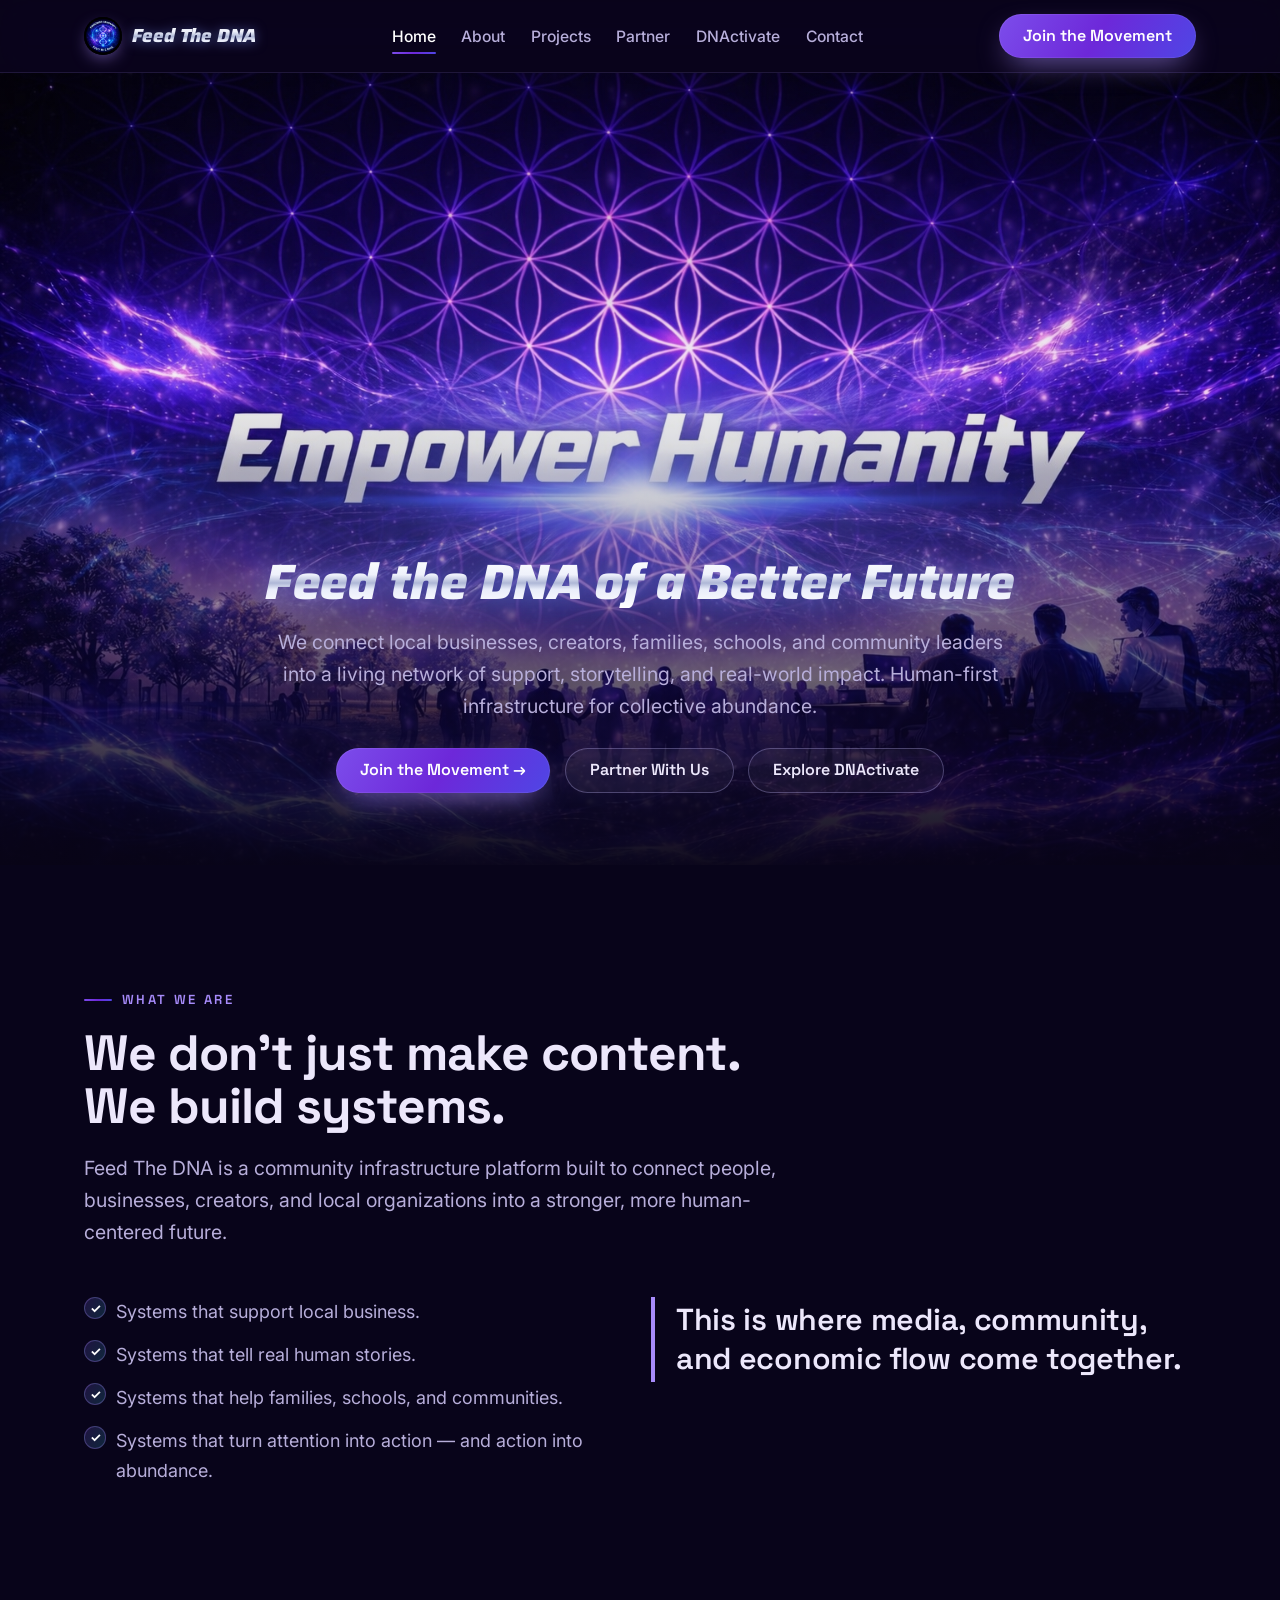
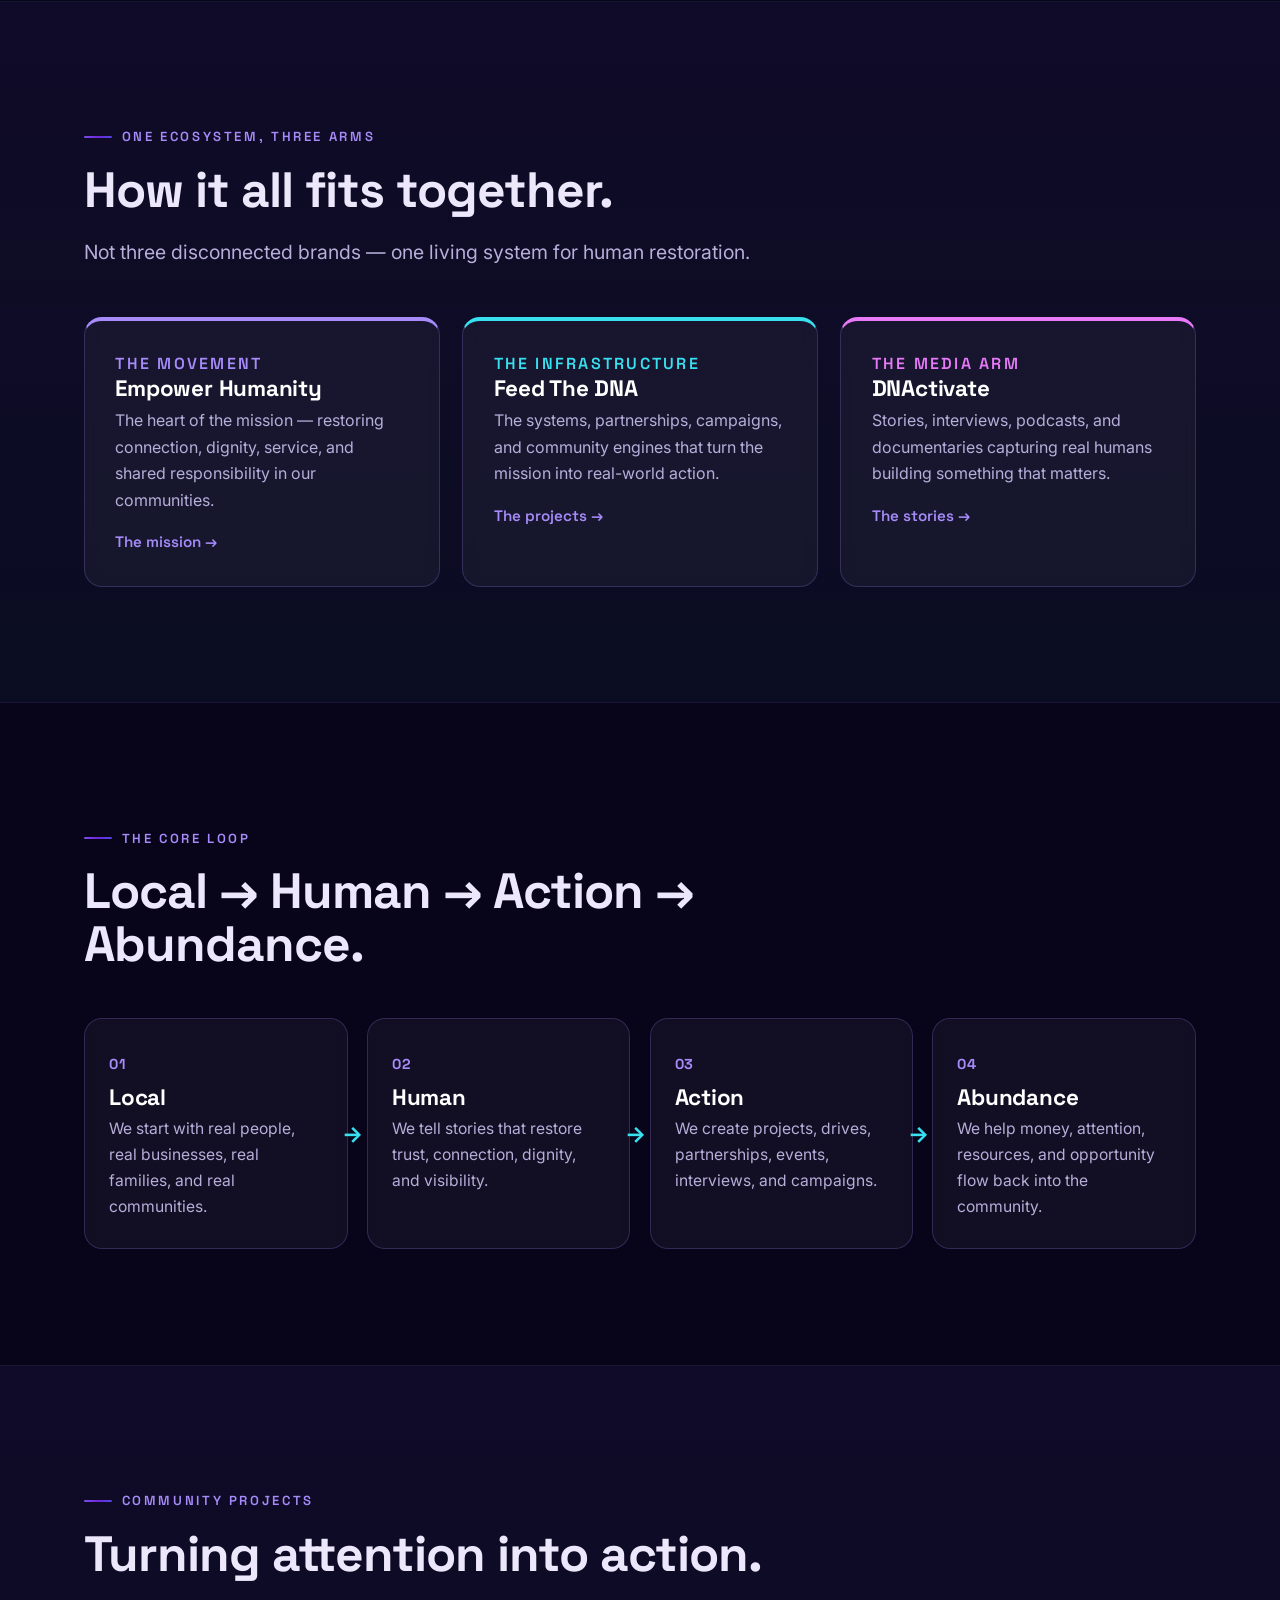
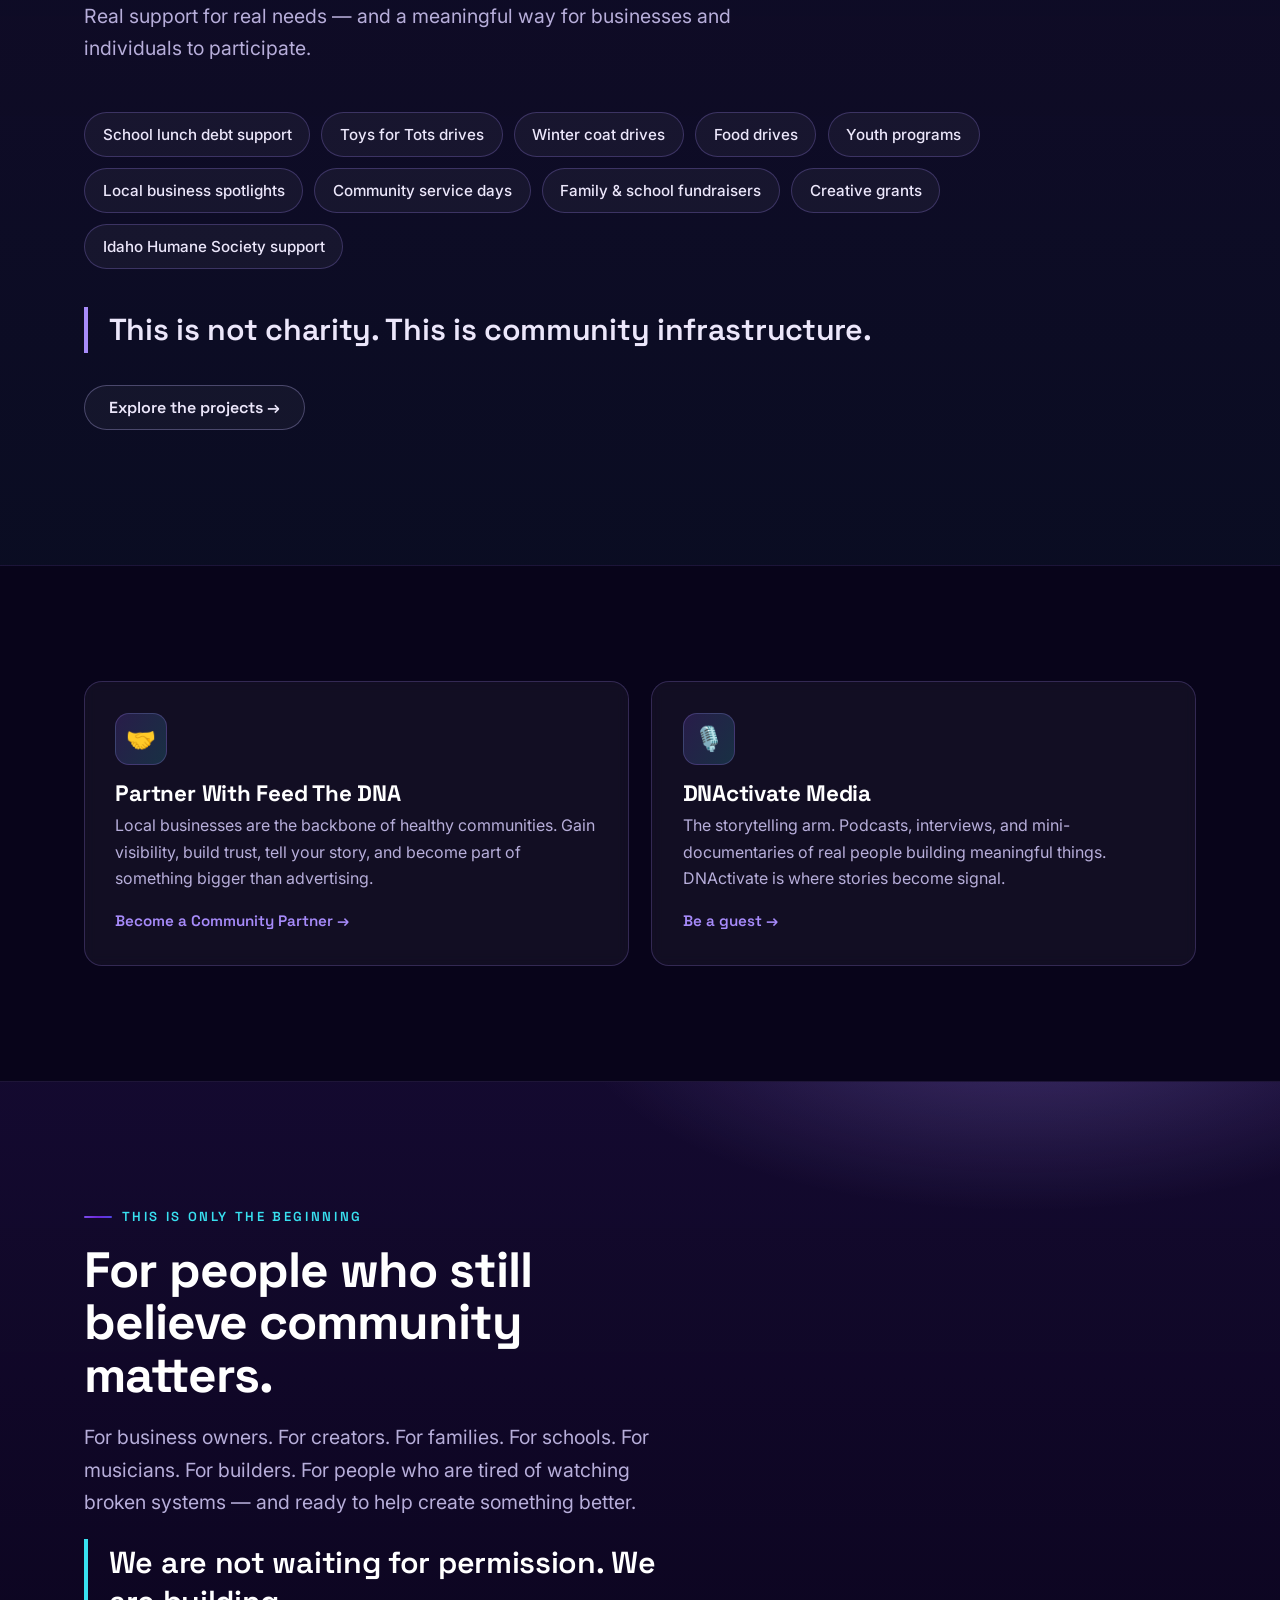
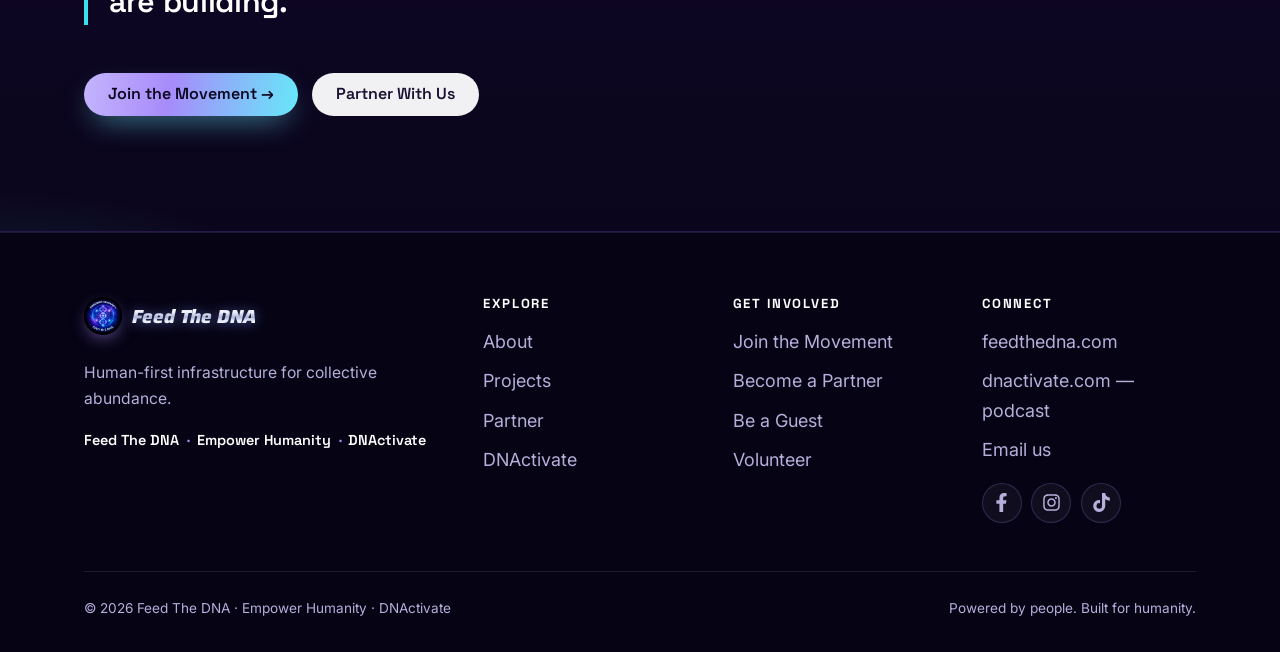
==== index.html @ fb220756 "Initial commit: Feed The DNA ecosystem site Hand-coded static site for the Empower Humanity / Feed T" ====
<!DOCTYPE html>
<html lang="en">
<head>
  <meta charset="UTF-8" />
  <meta name="viewport" content="width=device-width, initial-scale=1.0" />
  <title>Feed The DNA · Human-First Community Infrastructure | Empower Humanity · DNActivate</title>
  <meta name="description" content="Feed The DNA is a human-first community infrastructure platform out of Idaho — connecting local businesses, creators, families, schools, and organizations through media, partnerships, and real-world community projects. Powered by the Empower Humanity movement and DNActivate media." />
  <meta name="keywords" content="Feed The DNA, Empower Humanity, DNActivate, Idaho community builder, local business support, community infrastructure, human-first media, local podcast Idaho, Boise community projects, small business storytelling, community coalition, grassroots movement, community abundance" />
  <meta property="og:title" content="Feed The DNA — Feed the DNA of a Better Future" />
  <meta property="og:description" content="Human-first infrastructure for collective abundance. A movement for people, businesses, creators, and communities." />
  <meta property="og:type" content="website" />
  <link rel="preconnect" href="https://fonts.googleapis.com" />
  <link rel="preconnect" href="https://fonts.gstatic.com" crossorigin />
  <link href="https://fonts.googleapis.com/css2?family=Space+Grotesk:wght@500;600;700&family=Inter:wght@400;500;600&display=swap" rel="stylesheet" />
  <link rel="icon" type="image/png" href="assets/images/feedthedna-badge.png" />
  <link rel="stylesheet" href="css/styles.css" />
</head>
<body>

  <!-- ===== Navigation ===== -->
  <header class="nav">
    <div class="container nav__inner">
      <a class="brand" href="index.html">
        <span class="brand__mark" aria-hidden="true"><img src="assets/images/feedthedna-badge.png" alt="" /></span>
        <span>Feed&nbsp;The&nbsp;DNA</span>
      </a>
      <nav aria-label="Primary">
        <ul class="nav__links">
          <li><a href="index.html" aria-current="page">Home</a></li>
          <li><a href="about.html">About</a></li>
          <li><a href="projects.html">Projects</a></li>
          <li><a href="partner.html">Partner</a></li>
          <li><a href="dnactivate.html">DNActivate</a></li>
          <li><a href="contact.html">Contact</a></li>
        </ul>
      </nav>
      <a class="btn btn--primary nav__cta" href="contact.html">Join the Movement</a>
      <button class="nav__toggle" aria-label="Menu" aria-expanded="false"><span></span><span></span><span></span></button>
    </div>
  </header>

  <main>
    <!-- ===== Hero (full-screen banner) ===== -->
    <section class="hero hero--photo hero--empower">
      <div class="container">
        <h1 class="visually-hidden">Empower Humanity — Feed the DNA of a Better Future</h1>
        <p class="wordmark" style="font-size:clamp(1.35rem,6vw,3.1rem); line-height:1.05; margin:0 0 1.1rem;">Feed the DNA of a Better Future</p>
        <p class="lead">We connect local businesses, creators, families, schools, and community leaders into a living network of support, storytelling, and real-world impact. Human-first infrastructure for collective abundance.</p>
        <div class="hero__actions">
          <a class="btn btn--primary" href="contact.html">Join the Movement &rarr;</a>
          <a class="btn btn--ghost" href="partner.html">Partner With Us</a>
          <a class="btn btn--ghost" href="dnactivate.html">Explore DNActivate</a>
        </div>
      </div>
    </section>

    <!-- ===== What we are ===== -->
    <section class="section">
      <div class="container">
        <div class="section-head reveal">
          <p class="eyebrow">What we are</p>
          <h2>We don't just make content. We build systems.</h2>
          <p class="lead">Feed The DNA is a community infrastructure platform built to connect people, businesses, creators, and local organizations into a stronger, more human-centered future.</p>
        </div>
        <div class="grid grid--2">
          <div class="reveal">
            <ul class="feature-list">
              <li>Systems that support local business.</li>
              <li>Systems that tell real human stories.</li>
              <li>Systems that help families, schools, and communities.</li>
              <li>Systems that turn attention into action &mdash; and action into abundance.</li>
            </ul>
          </div>
          <div class="reveal">
            <p class="callout">This is where media, community, and economic flow come together.</p>
          </div>
        </div>
      </div>
    </section>

    <!-- ===== Ecosystem ===== -->
    <section class="section section--alt" id="ecosystem">
      <div class="container">
        <div class="section-head reveal">
          <p class="eyebrow">One ecosystem, three arms</p>
          <h2>How it all fits together.</h2>
          <p class="lead">Not three disconnected brands &mdash; one living system for human restoration.</p>
        </div>
        <div class="grid grid--3">
          <article class="card eco eco--movement reveal">
            <p class="eco__tag">The movement</p>
            <h3>Empower Humanity</h3>
            <p>The heart of the mission &mdash; restoring connection, dignity, service, and shared responsibility in our communities.</p>
            <a class="card__link" href="about.html">The mission &rarr;</a>
          </article>
          <article class="card eco eco--infra reveal">
            <p class="eco__tag">The infrastructure</p>
            <h3>Feed The DNA</h3>
            <p>The systems, partnerships, campaigns, and community engines that turn the mission into real-world action.</p>
            <a class="card__link" href="projects.html">The projects &rarr;</a>
          </article>
          <article class="card eco eco--media reveal">
            <p class="eco__tag">The media arm</p>
            <h3>DNActivate</h3>
            <p>Stories, interviews, podcasts, and documentaries capturing real humans building something that matters.</p>
            <a class="card__link" href="dnactivate.html">The stories &rarr;</a>
          </article>
        </div>
      </div>
    </section>

    <!-- ===== Operating loop ===== -->
    <section class="section">
      <div class="container">
        <div class="section-head reveal">
          <p class="eyebrow">The core loop</p>
          <h2>Local → Human → Action → Abundance.</h2>
        </div>
        <div class="loop">
          <div class="loop__step reveal"><h3>Local</h3><p>We start with real people, real businesses, real families, and real communities.</p></div>
          <div class="loop__step reveal"><h3>Human</h3><p>We tell stories that restore trust, connection, dignity, and visibility.</p></div>
          <div class="loop__step reveal"><h3>Action</h3><p>We create projects, drives, partnerships, events, interviews, and campaigns.</p></div>
          <div class="loop__step reveal"><h3>Abundance</h3><p>We help money, attention, resources, and opportunity flow back into the community.</p></div>
        </div>
      </div>
    </section>

    <!-- ===== Projects teaser ===== -->
    <section class="section section--alt">
      <div class="container">
        <div class="section-head reveal">
          <p class="eyebrow">Community projects</p>
          <h2>Turning attention into action.</h2>
          <p class="lead">Real support for real needs &mdash; and a meaningful way for businesses and individuals to participate.</p>
        </div>
        <ul class="pills reveal">
          <li>School lunch debt support</li>
          <li>Toys for Tots drives</li>
          <li>Winter coat drives</li>
          <li>Food drives</li>
          <li>Youth programs</li>
          <li>Local business spotlights</li>
          <li>Community service days</li>
          <li>Family &amp; school fundraisers</li>
          <li>Creative grants</li>
          <li>Idaho Humane Society support</li>
        </ul>
        <p class="callout reveal" style="margin-top:2.4rem;">This is not charity. This is community infrastructure.</p>
        <p class="reveal" style="margin-top:2rem;"><a class="btn btn--ghost" href="projects.html">Explore the projects &rarr;</a></p>
      </div>
    </section>

    <!-- ===== Partner + DNActivate split ===== -->
    <section class="section">
      <div class="container">
        <div class="grid grid--2">
          <article class="card reveal">
            <div class="card__icon">🤝</div>
            <h3>Partner With Feed The DNA</h3>
            <p>Local businesses are the backbone of healthy communities. Gain visibility, build trust, tell your story, and become part of something bigger than advertising.</p>
            <a class="card__link" href="partner.html">Become a Community Partner &rarr;</a>
          </article>
          <article class="card reveal">
            <div class="card__icon">🎙️</div>
            <h3>DNActivate Media</h3>
            <p>The storytelling arm. Podcasts, interviews, and mini-documentaries of real people building meaningful things. DNActivate is where stories become signal.</p>
            <a class="card__link" href="dnactivate.html">Be a guest &rarr;</a>
          </article>
        </div>
      </div>
    </section>

    <!-- ===== This is only the beginning ===== -->
    <section class="section band">
      <div class="container">
        <div class="section-head reveal" style="max-width:54ch;">
          <p class="eyebrow">This is only the beginning</p>
          <h2>For people who still believe community matters.</h2>
          <p class="lead">For business owners. For creators. For families. For schools. For musicians. For builders. For people who are tired of watching broken systems &mdash; and ready to help create something better.</p>
          <p class="callout" style="border-color:var(--gold-bright); color:#fff;">We are not waiting for permission. We are building.</p>
        </div>
        <div class="cta-row reveal" style="margin-top:.5rem;">
          <a class="btn btn--gold" href="contact.html">Join the Movement &rarr;</a>
          <a class="btn btn--light" href="partner.html">Partner With Us</a>
        </div>
      </div>
    </section>
  </main>

  <!-- ===== Footer ===== -->
  <footer class="footer">
    <div class="container">
      <div class="footer__grid">
        <div>
          <a class="brand" href="index.html"><span class="brand__mark" aria-hidden="true"><img src="assets/images/feedthedna-badge.png" alt="" /></span><span>Feed&nbsp;The&nbsp;DNA</span></a>
          <p class="footer__tagline">Human-first infrastructure for collective abundance.</p>
          <div class="footer__brands"><span>Feed The DNA</span><span>Empower Humanity</span><span>DNActivate</span></div>
        </div>
        <div>
          <h4>Explore</h4>
          <ul>
            <li><a href="about.html">About</a></li>
            <li><a href="projects.html">Projects</a></li>
            <li><a href="partner.html">Partner</a></li>
            <li><a href="dnactivate.html">DNActivate</a></li>
          </ul>
        </div>
        <div>
          <h4>Get involved</h4>
          <ul>
            <li><a href="contact.html">Join the Movement</a></li>
            <li><a href="partner.html">Become a Partner</a></li>
            <li><a href="dnactivate.html">Be a Guest</a></li>
            <li><a href="contact.html">Volunteer</a></li>
          </ul>
        </div>
        <div>
          <h4>Connect</h4>
          <ul>
            <li><a href="https://www.feedthedna.com" target="_blank" rel="noopener">feedthedna.com</a></li>
            <li><a href="https://www.dnactivate.com" target="_blank" rel="noopener">dnactivate.com &mdash; podcast</a></li>
            <li><a href="contact.html">Email us</a></li>
          </ul>
          <div class="socials">
            <a class="social" href="https://www.facebook.com/share/1DpHsLjk6c" target="_blank" rel="noopener" aria-label="Facebook"><svg viewBox="0 0 320 512" aria-hidden="true"><path d="M279.14 288l14.22-92.66h-88.91v-60.13c0-25.35 12.42-50.06 52.24-50.06h40.42V6.26S260.43 0 225.36 0c-73.22 0-121.08 44.38-121.08 124.72v70.62H22.89V288h81.39v224h100.17V288z"/></svg></a>
            <a class="social" href="https://www.instagram.com/stantonsonanisland/" target="_blank" rel="noopener" aria-label="Instagram"><svg viewBox="0 0 448 512" aria-hidden="true"><path d="M224.1 141c-63.6 0-114.9 51.3-114.9 114.9s51.3 114.9 114.9 114.9S339 319.5 339 255.9 287.7 141 224.1 141zm0 189.6c-41.1 0-74.7-33.5-74.7-74.7s33.5-74.7 74.7-74.7 74.7 33.5 74.7 74.7-33.6 74.7-74.7 74.7zm146.4-194.3c0 14.9-12 26.8-26.8 26.8-14.9 0-26.8-12-26.8-26.8s12-26.8 26.8-26.8 26.8 12 26.8 26.8zm76.1 27.2c-1.7-35.9-9.9-67.7-36.2-93.9-26.2-26.2-58-34.4-93.9-36.2-37-2.1-147.9-2.1-184.9 0-35.8 1.7-67.6 9.9-93.9 36.1s-34.4 58-36.2 93.9c-2.1 37-2.1 147.9 0 184.9 1.7 35.9 9.9 67.7 36.2 93.9s58 34.4 93.9 36.2c37 2.1 147.9 2.1 184.9 0 35.9-1.7 67.7-9.9 93.9-36.2 26.2-26.2 34.4-58 36.2-93.9 2.1-37 2.1-147.8 0-184.8zM398.8 388c-7.8 19.6-22.9 34.7-42.6 42.6-29.5 11.7-99.5 9-132.1 9s-102.7 2.6-132.1-9c-19.6-7.8-34.7-22.9-42.6-42.6-11.7-29.5-9-99.5-9-132.1s-2.6-102.7 9-132.1c7.8-19.6 22.9-34.7 42.6-42.6 29.5-11.7 99.5-9 132.1-9s102.7-2.6 132.1 9c19.6 7.8 34.7 22.9 42.6 42.6 11.7 29.5 9 99.5 9 132.1s2.7 102.7-9 132.1z"/></svg></a>
            <a class="social" href="https://www.tiktok.com/@stantonsonanisland" target="_blank" rel="noopener" aria-label="TikTok"><svg viewBox="0 0 448 512" aria-hidden="true"><path d="M448 209.91a210.06 210.06 0 0 1-122.77-39.25V349.38A162.55 162.55 0 1 1 185 188.31V278.2a74.62 74.62 0 1 0 52.23 71.18V0h88a121.18 121.18 0 0 0 1.86 22.17h0A122.18 122.18 0 0 0 381 102.39a121.43 121.43 0 0 0 67 20.14z"/></svg></a>
          </div>
        </div>
      </div>
      <div class="footer__bottom">
        <span>© <span data-year>2026</span> Feed The DNA · Empower Humanity · DNActivate</span>
        <span>Powered by people. Built for humanity.</span>
      </div>
    </div>
  </footer>

  <script src="js/main.js"></script>
</body>
</html>
---- css/styles.css ----
/* ==========================================================================
   Feed the DNA — Empower Humanity · DNActivate
   Cosmic / sacred-geometry theme. Deep violet space, chrome wordmarks,
   Flower-of-Life motif. DNActivate page overrides to a blue/orange DNA palette.
   ========================================================================== */
@import url('https://fonts.googleapis.com/css2?family=Saira:ital,wght@1,600;1,700;1,800;1,900&display=swap');

/* ---- Design tokens ----------------------------------------------------- */
:root {
  /* Cosmic neutrals */
  --bg-0:        #08041A;   /* near-black violet (page base) */
  --bg-1:        #0E0726;
  --bg-2:        #160A33;
  --ink:         #ECE7FB;   /* light text */
  --ink-soft:    #B7AEDA;
  --ink-faint:   #8A80B4;

  /* Accents */
  --accent:      #A78BFA;   /* violet — links, eyebrows */
  --accent-2:    #38E0F0;   /* cyan — secondary glow */
  --magenta:     #E879F9;
  --grad-primary: linear-gradient(120deg, #7C4DEB 0%, #6D28D9 50%, #4F46E5 100%);
  --grad-text:    linear-gradient(100deg, #C4B5FD 0%, #A78BFA 40%, #67E8F9 100%);
  --grad-soft:    linear-gradient(120deg, rgba(139,92,246,.18), rgba(56,224,240,.16));

  /* Chrome wordmark gradient */
  --chrome: linear-gradient(180deg, #ffffff 0%, #eef1fb 36%, #aeb7d6 52%, #e9edfa 64%, #ffffff 100%);

  /* Glass surfaces */
  --panel:       rgba(255,255,255,.045);
  --panel-2:     rgba(255,255,255,.07);
  --panel-brd:   color-mix(in srgb, var(--accent) 22%, transparent);

  /* Legacy aliases (kept so older references still resolve) */
  --flame: var(--grad-primary);
  --flame-soft: var(--grad-soft);
  --text-grad: var(--grad-text);
  --gold: var(--accent);
  --gold-bright: var(--accent-2);
  --copper: var(--accent);
  --olive: var(--accent-2);

  /* Type */
  --font-chrome: "Saira", "Space Grotesk", system-ui, sans-serif;
  --font-display: "Space Grotesk", "Segoe UI", system-ui, sans-serif;
  --font-body: "Inter", "Segoe UI", system-ui, -apple-system, sans-serif;

  /* Structure */
  --maxw: 1160px;
  --radius: 18px;
  --radius-sm: 12px;
  --shadow: 0 24px 60px -26px rgba(0,0,0,.75);
  --shadow-soft: 0 14px 40px -22px color-mix(in srgb, var(--accent) 55%, transparent);
  --ease: cubic-bezier(.22,.61,.36,1);
}

/* DNActivate page palette override (blue + orange DNA) */
body.page-dna {
  --accent:   #35BBFF;
  --accent-2: #FF8A2A;
  --magenta:  #FF7A18;
  --grad-primary: linear-gradient(120deg, #1B73C8 0%, #3A37B0 50%, #C24E08 100%);
  --grad-text:    linear-gradient(100deg, #8FD9FF 0%, #C9B6FF 45%, #FFB23E 100%);
  --grad-soft:    linear-gradient(120deg, rgba(46,168,255,.18), rgba(255,122,24,.16));
}

/* ---- Reset / base ------------------------------------------------------ */
*, *::before, *::after { box-sizing: border-box; }
html { scroll-behavior: smooth; -webkit-text-size-adjust: 100%; background: var(--bg-0); }
body {
  margin: 0;
  font-family: var(--font-body);
  font-size: 18px;
  line-height: 1.65;
  color: var(--ink);
  background: var(--bg-0);
  -webkit-font-smoothing: antialiased;
  text-rendering: optimizeLegibility;
  position: relative;
}

/* Global cosmic background — glows + base (no-JS friendly) */
body::before {
  content: ""; position: fixed; inset: 0; z-index: -2; pointer-events: none;
  background:
    radial-gradient(1000px 560px at 50% -8%, rgba(139,92,246,.40), transparent 60%),
    radial-gradient(760px 620px at 10% 16%, rgba(76,29,149,.42), transparent 62%),
    radial-gradient(820px 640px at 92% 26%, rgba(37,99,235,.26), transparent 60%),
    radial-gradient(700px 700px at 70% 108%, rgba(124,58,237,.3), transparent 60%),
    linear-gradient(180deg, #0A0520 0%, #0D0726 42%, #08041A 100%);
}
/* Flower-of-Life dome + starfield */
body::after {
  content: ""; position: fixed; inset: 0; z-index: -1; pointer-events: none;
  background:
    url('../assets/flower-of-life.svg') center -110px / min(880px, 128vw) auto no-repeat,
    radial-gradient(1.4px 1.4px at 12% 22%, rgba(255,255,255,.7), transparent 60%),
    radial-gradient(1.2px 1.2px at 28% 64%, rgba(255,255,255,.55), transparent 60%),
    radial-gradient(1.6px 1.6px at 48% 32%, rgba(255,255,255,.65), transparent 60%),
    radial-gradient(1.2px 1.2px at 66% 72%, rgba(199,210,254,.6), transparent 60%),
    radial-gradient(1.5px 1.5px at 82% 18%, rgba(255,255,255,.6), transparent 60%),
    radial-gradient(1.1px 1.1px at 90% 56%, rgba(255,255,255,.5), transparent 60%),
    radial-gradient(1.3px 1.3px at 38% 88%, rgba(255,255,255,.5), transparent 60%);
  opacity: .6;
}
/* DNActivate: drop the violet flower-of-life dome, keep only the starfield */
body.page-dna::after {
  opacity: .4;
  background:
    radial-gradient(1.4px 1.4px at 12% 22%, rgba(255,255,255,.7), transparent 60%),
    radial-gradient(1.2px 1.2px at 28% 64%, rgba(255,255,255,.55), transparent 60%),
    radial-gradient(1.6px 1.6px at 48% 32%, rgba(255,255,255,.65), transparent 60%),
    radial-gradient(1.2px 1.2px at 66% 72%, rgba(199,210,254,.6), transparent 60%),
    radial-gradient(1.5px 1.5px at 82% 18%, rgba(255,255,255,.6), transparent 60%),
    radial-gradient(1.1px 1.1px at 90% 56%, rgba(255,255,255,.5), transparent 60%),
    radial-gradient(1.3px 1.3px at 38% 88%, rgba(255,255,255,.5), transparent 60%);
}
/* DNActivate: recolor the global cosmic wash to blue + orange */
body.page-dna::before {
  background:
    radial-gradient(1000px 560px at 50% -8%, rgba(46,168,255,.40), transparent 60%),
    radial-gradient(760px 620px at 10% 16%, rgba(37,99,235,.34), transparent 62%),
    radial-gradient(820px 640px at 90% 28%, rgba(255,122,24,.26), transparent 60%),
    radial-gradient(720px 700px at 72% 112%, rgba(255,138,42,.22), transparent 60%),
    linear-gradient(180deg, #04122A 0%, #06122B 44%, #050A1E 100%);
}

img { max-width: 100%; display: block; }
a { color: var(--accent); text-decoration: none; }
a:hover { text-decoration: underline; }

h1, h2, h3, h4 {
  font-family: var(--font-display);
  line-height: 1.06;
  letter-spacing: -0.02em;
  margin: 0 0 .4em;
  font-weight: 700;
  color: var(--ink);
}
h1 { font-size: clamp(2.6rem, 7vw, 5rem); }
h2 { font-size: clamp(2rem, 4.5vw, 3.1rem); }
h3 { font-size: 1.4rem; letter-spacing: -0.01em; }
p { margin: 0 0 1.1em; }

.container { width: 100%; max-width: var(--maxw); margin-inline: auto; padding-inline: 24px; }
.section { padding: clamp(64px, 9vw, 116px) 0; position: relative; }
.section--tight { padding: clamp(48px, 6vw, 80px) 0; }
.section--alt {
  background: linear-gradient(180deg, rgba(124,92,220,.07), rgba(56,224,240,.04));
  border-block: 1px solid rgba(168,140,255,.08);
}

.eyebrow {
  font-family: var(--font-display);
  font-weight: 600;
  font-size: .82rem;
  letter-spacing: .2em;
  text-transform: uppercase;
  color: var(--accent);
  margin: 0 0 1rem;
  display: inline-flex;
  align-items: center;
  gap: .6rem;
}
.eyebrow::before { content: ""; width: 28px; height: 2px; background: var(--grad-primary); border-radius: 2px; }
.lead { font-size: 1.22rem; color: var(--ink-soft); max-width: 62ch; }

/* Heading accents */
.text-gradient {
  background: var(--grad-text);
  -webkit-background-clip: text; background-clip: text; color: transparent;
}
.text-chrome, .wordmark {
  font-family: var(--font-chrome);
  font-style: italic;
  font-weight: 800;
  letter-spacing: -.01em;
  background: var(--chrome);
  -webkit-background-clip: text; background-clip: text; color: transparent;
  filter: drop-shadow(0 2px 14px rgba(120,150,255,.55));
}

.callout {
  font-family: var(--font-display);
  font-weight: 600;
  font-size: clamp(1.3rem, 2.6vw, 1.9rem);
  line-height: 1.3; letter-spacing: -.01em;
  border-left: 4px solid var(--accent);
  padding: .2rem 0 .2rem 1.3rem; margin: 0;
}

.visually-hidden {
  position: absolute !important; width: 1px; height: 1px; padding: 0; margin: -1px;
  overflow: hidden; clip: rect(0 0 0 0); white-space: nowrap; border: 0;
}

/* ---- Buttons ----------------------------------------------------------- */
.btn {
  display: inline-flex; align-items: center; gap: .55rem;
  font-family: var(--font-display); font-weight: 600; font-size: 1rem;
  padding: .85rem 1.5rem; border-radius: 999px; border: 0; cursor: pointer;
  transition: transform .25s var(--ease), box-shadow .25s var(--ease), background .25s var(--ease), color .25s var(--ease);
  text-decoration: none; line-height: 1;
}
.btn--primary {
  background: var(--grad-primary); color: #fff;
  box-shadow: 0 12px 30px -10px color-mix(in srgb, var(--accent) 72%, transparent), inset 0 0 0 1px rgba(255,255,255,.08);
}
.btn--primary:hover { transform: translateY(-2px); box-shadow: 0 18px 40px -10px color-mix(in srgb, var(--accent-2) 55%, transparent); text-decoration: none; }
.btn--ghost { background: rgba(255,255,255,.04); color: var(--ink); border: 1.5px solid rgba(199,189,255,.3); }
.btn--ghost:hover { border-color: var(--accent); color: #fff; transform: translateY(-2px); text-decoration: none; box-shadow: 0 0 0 3px rgba(167,139,250,.18); }
.btn--light { background: rgba(255,255,255,.94); color: #1a1033; }
.btn--light:hover { transform: translateY(-2px); text-decoration: none; box-shadow: 0 14px 30px -12px rgba(255,255,255,.4); }
.btn--gold { background: var(--grad-text); color: #0c0720; box-shadow: 0 12px 30px -10px rgba(103,232,249,.6); }
.btn--gold:hover { transform: translateY(-2px); text-decoration: none; }
.cta-row { display: flex; flex-wrap: wrap; gap: .9rem; }

/* Visible keyboard focus (WCAG 2.4.7) */
a:focus-visible, .btn:focus-visible, .nav__links a:focus-visible, .brand:focus-visible,
.card__link:focus-visible, .nav__toggle:focus-visible, input:focus-visible,
textarea:focus-visible, select:focus-visible {
  outline: 2px solid var(--accent-2);
  outline-offset: 3px;
  border-radius: 6px;
}

/* ---- Navigation -------------------------------------------------------- */
.nav {
  position: sticky; top: 0; z-index: 50;
  background: rgba(10,5,26,.72);
  backdrop-filter: saturate(150%) blur(14px);
  border-bottom: 1px solid rgba(168,140,255,.14);
}
.nav__inner { display: flex; align-items: center; justify-content: space-between; gap: 1.5rem; height: 72px; }
.brand { display: inline-flex; align-items: center; gap: .6rem; font-family: var(--font-chrome); font-style: italic; font-weight: 800; font-size: 1.18rem; color: var(--ink); letter-spacing: -.01em; }
.brand:hover { text-decoration: none; }
.brand span:not(.brand__mark) {
  background: var(--chrome); -webkit-background-clip: text; background-clip: text; color: transparent;
  filter: drop-shadow(0 1px 6px rgba(120,150,255,.5));
}
.brand__mark {
  width: 38px; height: 38px; border-radius: 50%; overflow: hidden; background: #05030f;
  box-shadow: 0 6px 18px -6px color-mix(in srgb, var(--accent) 80%, transparent); flex: none;
}
.brand__mark img { width: 100%; height: 100%; object-fit: cover; display: block; }

/* Social icon links */
.socials { display: flex; gap: .6rem; margin-top: 1.1rem; }
.social {
  width: 40px; height: 40px; border-radius: 50%; display: grid; place-items: center;
  background: var(--panel); border: 1px solid var(--panel-brd); color: var(--ink-soft);
  transition: transform .2s var(--ease), border-color .2s var(--ease), color .2s var(--ease), box-shadow .2s var(--ease);
}
.social:hover { color: #fff; border-color: var(--accent); transform: translateY(-2px); box-shadow: 0 0 0 3px color-mix(in srgb, var(--accent) 18%, transparent); text-decoration: none; }
.social svg { width: 19px; height: 19px; fill: currentColor; }
.nav__links { display: flex; align-items: center; gap: 1.6rem; list-style: none; margin: 0; padding: 0; }
.nav__links a { color: var(--ink-soft); font-weight: 500; font-size: .98rem; position: relative; padding: .25rem 0; }
.nav__links a:hover, .nav__links a[aria-current="page"] { color: #fff; text-decoration: none; }
.nav__links a[aria-current="page"]::after { content: ""; position: absolute; left: 0; right: 0; bottom: -4px; height: 2px; background: var(--grad-primary); border-radius: 2px; }
.nav__cta { display: inline-flex; }
.nav__toggle { display: none; background: none; border: 0; cursor: pointer; padding: 8px; }
.nav__toggle span { display: block; width: 24px; height: 2px; background: var(--ink); margin: 5px 0; border-radius: 2px; transition: .25s var(--ease); }

/* ---- Hero (text) ------------------------------------------------------- */
.hero { position: relative; overflow: hidden; padding: clamp(72px, 11vw, 148px) 0 clamp(64px, 9vw, 116px); }
.hero__bg { position: absolute; inset: 0; z-index: 0; pointer-events: none; }
.hero__blob { position: absolute; border-radius: 50%; filter: blur(70px); opacity: .55; }
.hero__blob--1 { width: 480px; height: 480px; background: radial-gradient(circle, #8B5CF6, transparent 70%); top: -120px; right: -80px; }
.hero__blob--2 { width: 440px; height: 440px; background: radial-gradient(circle, #38E0F0, transparent 70%); bottom: -180px; left: -110px; opacity: .32; }
.hero .container { position: relative; z-index: 1; }
.hero__grid { display: grid; grid-template-columns: 1.12fr .88fr; gap: clamp(2rem, 5vw, 4rem); align-items: center; }
.hero h1 { margin-bottom: .35em; }
.hero__actions { display: flex; flex-wrap: wrap; gap: .9rem; margin-top: 2rem; }
.hero__stats { display: flex; gap: 2.2rem; margin-top: 3rem; flex-wrap: wrap; }
.stat__num { font-family: var(--font-display); font-weight: 700; font-size: 1.9rem; line-height: 1; }
.stat__label { font-size: .9rem; color: var(--ink-soft); margin-top: .35rem; }

/* ---- Hero (full-screen photo) ----------------------------------------- */
.hero--photo {
  position: relative; min-height: clamp(560px, 88vh, 940px);
  display: flex; align-items: flex-end;
  padding: clamp(96px, 14vh, 168px) 0 clamp(48px, 8vh, 104px);
  background-position: center; background-size: cover; background-repeat: no-repeat;
  overflow: hidden;
}
/* Cosmic overlay — adds glow/geometry, enhances the photo and carries the look in the image-less fallback */
.hero--photo::after { content: ""; position: absolute; inset: 0; z-index: 1; pointer-events: none; mix-blend-mode: screen; }
.hero--empower::after {
  background:
    radial-gradient(720px 240px at 50% 52%, rgba(150,180,255,.28), transparent 70%);
}
.hero--dnactivate::after {
  background:
    radial-gradient(680px 460px at 24% 26%, rgba(53,187,255,.5), transparent 62%),
    radial-gradient(620px 460px at 80% 74%, rgba(255,138,42,.42), transparent 64%);
}
/* On very narrow/portrait screens, letterbox the full banner instead of hard-cropping the sides */
@media (max-aspect-ratio: 3/4) { .hero--photo { background-size: contain; background-color: var(--bg-0); } }
.hero--photo .container { position: relative; z-index: 2; text-align: center; }
.hero--photo .lead { margin-inline: auto; }
.hero--photo .hero__actions { justify-content: center; margin-top: 1.6rem; }
.hero--photo .eyebrow { justify-content: center; }
.hero--empower {
  background-image:
    linear-gradient(180deg, rgba(8,4,22,.28) 0%, rgba(8,4,22,.04) 38%, rgba(8,4,22,.52) 74%, rgba(8,4,22,.96) 100%),
    url('../assets/images/empower-humanity.png');
}
.hero--dnactivate {
  background-image:
    linear-gradient(180deg, rgba(4,7,22,.30) 0%, rgba(4,7,22,.04) 38%, rgba(4,7,22,.58) 74%, rgba(4,7,22,.97) 100%),
    url('../assets/images/dnactivate.png');
}

/* Glass info card (used in two-col heroes) */
.hero__card {
  background: var(--panel); border: 1px solid var(--panel-brd);
  border-radius: var(--radius); padding: 2rem; box-shadow: var(--shadow);
  backdrop-filter: blur(8px); position: relative; overflow: hidden;
}
.hero__card::before { content: ""; position: absolute; inset: 0; background: radial-gradient(440px 220px at 90% -10%, rgba(167,139,250,.28), transparent 60%); }
.hero__card > * { position: relative; z-index: 1; }
.hero__card h3 { color: #fff; }
.hero__card p { color: var(--ink-soft); }
.hero__card-tag { font-family: var(--font-display); font-weight: 600; font-size: .78rem; letter-spacing: .16em; text-transform: uppercase; color: var(--accent-2); }

/* ---- Section header ---------------------------------------------------- */
.section-head { max-width: 64ch; margin-bottom: 3rem; }
.section-head--center { margin-inline: auto; text-align: center; }

/* ---- Cards / grids ----------------------------------------------------- */
.grid { display: grid; gap: 1.4rem; }
.grid--3 { grid-template-columns: repeat(3, 1fr); }
.grid--2 { grid-template-columns: repeat(2, 1fr); }
.grid--4 { grid-template-columns: repeat(4, 1fr); }

.card {
  background: var(--panel); border: 1px solid var(--panel-brd);
  border-radius: var(--radius); padding: 1.9rem;
  backdrop-filter: blur(6px);
  transition: transform .3s var(--ease), box-shadow .3s var(--ease), border-color .3s var(--ease);
}
.card:hover { transform: translateY(-4px); box-shadow: var(--shadow-soft); border-color: rgba(167,139,250,.4); }
.card__icon { width: 52px; height: 52px; border-radius: 14px; background: var(--grad-soft); display: grid; place-items: center; font-size: 1.5rem; margin-bottom: 1.1rem; border: 1px solid color-mix(in srgb, var(--accent) 24%, transparent); }
.card h3 { margin-bottom: .4rem; color: #fff; }
.card p { color: var(--ink-soft); margin: 0; font-size: 1rem; }
.card__link { display: inline-block; margin-top: 1rem; font-family: var(--font-display); font-weight: 600; font-size: .95rem; }

/* Ecosystem cards — cosmic trio */
.eco { border-top: 4px solid var(--accent); }
.eco--movement { border-top-color: #A78BFA; }
.eco--infra    { border-top-color: #38E0F0; }
.eco--media    { border-top-color: #E879F9; }
.eco__tag { font-family: var(--font-display); font-weight: 600; font-size: .78rem; letter-spacing: .14em; text-transform: uppercase; color: var(--ink-faint); margin-bottom: .4rem; }
.eco--movement .eco__tag { color: #A78BFA; }
.eco--infra .eco__tag { color: #38E0F0; }
.eco--media .eco__tag { color: #E879F9; }

/* ---- Operating loop ---------------------------------------------------- */
.loop { display: grid; grid-template-columns: repeat(4, 1fr); gap: 1.2rem; counter-reset: step; }
.loop__step { position: relative; background: var(--panel); border: 1px solid var(--panel-brd); border-radius: var(--radius); padding: 1.8rem 1.5rem; backdrop-filter: blur(6px); }
.loop__step::before { counter-increment: step; content: "0" counter(step); font-family: var(--font-display); font-weight: 700; font-size: .9rem; color: var(--accent); letter-spacing: .05em; }
.loop__step h3 { margin: .5rem 0 .4rem; color: #fff; }
.loop__step p { color: var(--ink-soft); font-size: .98rem; margin: 0; }
.loop__step:not(:last-child)::after { content: "→"; position: absolute; right: -1.05rem; top: 50%; transform: translateY(-50%); color: var(--accent-2); font-size: 1.4rem; font-weight: 700; z-index: 2; }

/* ---- Feature / pill lists --------------------------------------------- */
.feature-list { list-style: none; margin: 0; padding: 0; display: grid; gap: .85rem; }
.feature-list li { position: relative; padding-left: 2rem; color: var(--ink-soft); }
.feature-list li::before { content: "✓"; position: absolute; left: 0; top: 0; width: 1.4rem; height: 1.4rem; border-radius: 50%; background: var(--grad-soft); color: #fff; display: grid; place-items: center; font-size: .8rem; font-weight: 700; border: 1px solid color-mix(in srgb, var(--accent) 30%, transparent); }
.pills { display: flex; flex-wrap: wrap; gap: .7rem; padding: 0; margin: 0; list-style: none; }
.pills li { background: var(--panel); border: 1px solid color-mix(in srgb, var(--accent) 26%, transparent); border-radius: 999px; padding: .55rem 1.1rem; font-size: .95rem; font-weight: 500; color: var(--ink); transition: border-color .2s var(--ease), transform .2s var(--ease), box-shadow .2s var(--ease); }
.pills li:hover { border-color: var(--accent); transform: translateY(-2px); box-shadow: 0 0 0 3px rgba(167,139,250,.14); }

/* ---- Person / media cards --------------------------------------------- */
.person { background: var(--panel); border: 1px solid var(--panel-brd); border-radius: var(--radius); overflow: hidden; transition: transform .3s var(--ease), box-shadow .3s var(--ease); }
.person:hover { transform: translateY(-4px); box-shadow: var(--shadow-soft); }
.person__photo { aspect-ratio: 4 / 3; background: var(--grad-primary); display: grid; place-items: center; color: #fff; font-family: var(--font-chrome); font-style: italic; font-weight: 800; font-size: 2.4rem; }
.person__body { padding: 1.4rem 1.5rem 1.6rem; }
.person__name { font-family: var(--font-display); font-weight: 700; font-size: 1.18rem; margin: 0 0 .15rem; color: #fff; }
.person__role { color: var(--accent); font-size: .8rem; font-weight: 600; letter-spacing: .08em; text-transform: uppercase; margin-bottom: .7rem; }
.person__bio { color: var(--ink-soft); font-size: .96rem; margin: 0; }

.media-card { background: var(--panel); border: 1px solid var(--panel-brd); border-radius: var(--radius); overflow: hidden; transition: transform .3s var(--ease), box-shadow .3s var(--ease); }
.media-card:hover { transform: translateY(-4px); box-shadow: var(--shadow-soft); }
.media-card__thumb { aspect-ratio: 16 / 9; background: #0a0820; position: relative; display: grid; place-items: center; }
.media-card__thumb::after { content: "▶"; color: rgba(255,255,255,.9); font-size: 1.6rem; z-index: 1; }
.media-card__thumb::before { content: ""; position: absolute; inset: 0; background: radial-gradient(300px 160px at 70% 20%, rgba(56,224,240,.28), transparent 60%), radial-gradient(280px 160px at 20% 80%, rgba(255,122,24,.2), transparent 60%); }
.media-card__body { padding: 1.3rem 1.4rem 1.5rem; }
.media-card__kicker { font-family: var(--font-display); font-weight: 600; font-size: .72rem; letter-spacing: .14em; text-transform: uppercase; color: var(--accent-2); }
.media-card h3 { font-size: 1.15rem; margin: .3rem 0 .4rem; color: #fff; }
.media-card p { color: var(--ink-soft); font-size: .95rem; margin: 0; }

/* Placeholder marker */
.placeholder-note { display: inline-flex; align-items: center; gap: .5rem; font-family: var(--font-display); font-weight: 600; font-size: .72rem; letter-spacing: .1em; text-transform: uppercase; color: var(--accent-2); background: color-mix(in srgb, var(--accent-2) 12%, transparent); border: 1px solid color-mix(in srgb, var(--accent-2) 26%, transparent); border-radius: 999px; padding: .3rem .8rem; }

/* ---- Dark band --------------------------------------------------------- */
.band { background: linear-gradient(180deg, rgba(22,10,51,.85), rgba(10,5,28,.92)); color: var(--ink); position: relative; overflow: hidden; border-block: 1px solid rgba(168,140,255,.12); }
.band::before { content: ""; position: absolute; inset: 0; background: radial-gradient(760px 340px at 80% -10%, rgba(167,139,250,.3), transparent 60%), radial-gradient(620px 320px at 0% 120%, rgba(56,224,240,.22), transparent 60%); }
.band .container { position: relative; z-index: 1; }
.band h2, .band h3 { color: #fff; }
.band p { color: var(--ink-soft); }
.band .eyebrow { color: var(--accent-2); }

/* DNActivate page: flip alt-section tint and CTA band to blue/orange */
body.page-dna .section--alt { background: linear-gradient(180deg, rgba(46,168,255,.08), rgba(255,122,24,.05)); border-block-color: rgba(46,168,255,.12); }
body.page-dna .band { background: linear-gradient(180deg, rgba(8,26,51,.85), rgba(4,12,30,.92)); border-block-color: rgba(46,168,255,.14); }
body.page-dna .band::before { background: radial-gradient(760px 340px at 80% -10%, rgba(46,168,255,.3), transparent 60%), radial-gradient(620px 320px at 0% 120%, rgba(255,122,24,.22), transparent 60%); }

/* ---- Forms ------------------------------------------------------------- */
.signup { display: flex; gap: .7rem; flex-wrap: wrap; max-width: 480px; }
.signup input[type="email"] { flex: 1 1 220px; padding: .9rem 1.1rem; border-radius: 999px; border: 1px solid rgba(199,189,255,.3); background: rgba(255,255,255,.07); color: #fff; font-size: 1rem; font-family: var(--font-body); }
.signup input::placeholder { color: var(--ink-faint); }
.signup input:focus { outline: 2px solid var(--accent); outline-offset: 1px; }

.form { display: grid; gap: 1.1rem; max-width: 600px; }
.form .row { display: grid; grid-template-columns: 1fr 1fr; gap: 1.1rem; }
.form label { font-family: var(--font-display); font-weight: 600; font-size: .9rem; display: block; margin-bottom: .4rem; color: var(--ink); }
.form input, .form textarea, .form select { width: 100%; padding: .85rem 1rem; border-radius: var(--radius-sm); border: 1.5px solid rgba(199,189,255,.22); background: rgba(255,255,255,.05); font: inherit; color: var(--ink); }
.form input::placeholder, .form textarea::placeholder { color: var(--ink-faint); }
.form select option { color: #16102b; }
.form input:focus, .form textarea:focus, .form select:focus { outline: none; border-color: var(--accent); box-shadow: 0 0 0 3px rgba(167,139,250,.2); }
.form textarea { min-height: 150px; resize: vertical; }

/* ---- Contact details --------------------------------------------------- */
.contact-list { list-style: none; margin: 0; padding: 0; display: grid; gap: 1.3rem; }
.contact-list dt { font-family: var(--font-display); font-weight: 600; font-size: .78rem; letter-spacing: .12em; text-transform: uppercase; color: var(--ink-faint); margin-bottom: .2rem; }
.contact-list dd { margin: 0; font-size: 1.05rem; }

/* ---- Footer ------------------------------------------------------------ */
.footer { background: rgba(7,4,18,.7); color: var(--ink-soft); padding: 64px 0 32px; border-top: 1px solid rgba(168,140,255,.14); position: relative; }
.footer__grid { display: grid; grid-template-columns: 1.7fr 1fr 1fr 1fr; gap: 2.2rem; margin-bottom: 3rem; }
.footer h4 { color: #fff; font-size: .82rem; letter-spacing: .14em; text-transform: uppercase; margin-bottom: 1rem; }
.footer ul { list-style: none; margin: 0; padding: 0; display: grid; gap: .6rem; }
.footer a { color: var(--ink-soft); }
.footer a:hover { color: #fff; text-decoration: none; }
.footer__tagline { max-width: 36ch; font-size: .98rem; margin-top: 1rem; }
.footer__brands { display: flex; flex-wrap: wrap; gap: .5rem 1.1rem; margin-top: 1rem; font-family: var(--font-display); font-weight: 600; font-size: .9rem; color: #fff; }
.footer__brands span { position: relative; }
.footer__brands span:not(:last-child)::after { content: "·"; position: absolute; right: -.7rem; color: var(--accent); }
.footer__bottom { border-top: 1px solid rgba(255,255,255,.1); padding-top: 1.6rem; display: flex; justify-content: space-between; gap: 1rem; flex-wrap: wrap; font-size: .85rem; }

/* ---- Reveal-on-scroll -------------------------------------------------- */
.reveal { opacity: 0; transform: translateY(22px); transition: opacity .7s var(--ease), transform .7s var(--ease); }
.reveal.is-visible { opacity: 1; transform: none; }

/* ---- Responsive -------------------------------------------------------- */
@media (max-width: 960px) {
  .loop { grid-template-columns: repeat(2, 1fr); }
  .loop__step:nth-child(2)::after { display: none; }
}
@media (max-width: 900px) {
  .hero__grid { grid-template-columns: 1fr; }
  .grid--3, .grid--4 { grid-template-columns: repeat(2, 1fr); }
  .footer__grid { grid-template-columns: 1fr 1fr; }
}
@media (max-width: 720px) {
  body { font-size: 17px; }
  .nav__links {
    position: fixed; inset: 72px 0 auto 0; flex-direction: column; align-items: flex-start; gap: 0;
    background: rgba(10,5,26,.97); padding: 1rem 24px 1.5rem; border-bottom: 1px solid rgba(168,140,255,.18);
    box-shadow: var(--shadow); transform: translateY(-130%); transition: transform .3s var(--ease); backdrop-filter: blur(14px);
  }
  .nav__links.is-open { transform: none; }
  .nav__links li { width: 100%; }
  .nav__links a { display: block; padding: .8rem 0; width: 100%; }
  .nav__cta { display: none; }
  .nav__toggle { display: block; }
  .grid--3, .grid--4, .grid--2 { grid-template-columns: 1fr; }
  .loop { grid-template-columns: 1fr; }
  .loop__step::after { display: none !important; }
  .form .row { grid-template-columns: 1fr; }
  .footer__grid { grid-template-columns: 1fr 1fr; }
  .hero__stats { gap: 1.5rem; }
  .hero--photo { min-height: 78vh; }
}
@media (max-width: 460px) { .footer__grid { grid-template-columns: 1fr; } }

@media (prefers-reduced-motion: reduce) {
  * { animation: none !important; transition: none !important; scroll-behavior: auto !important; }
  .reveal { opacity: 1; transform: none; }
}
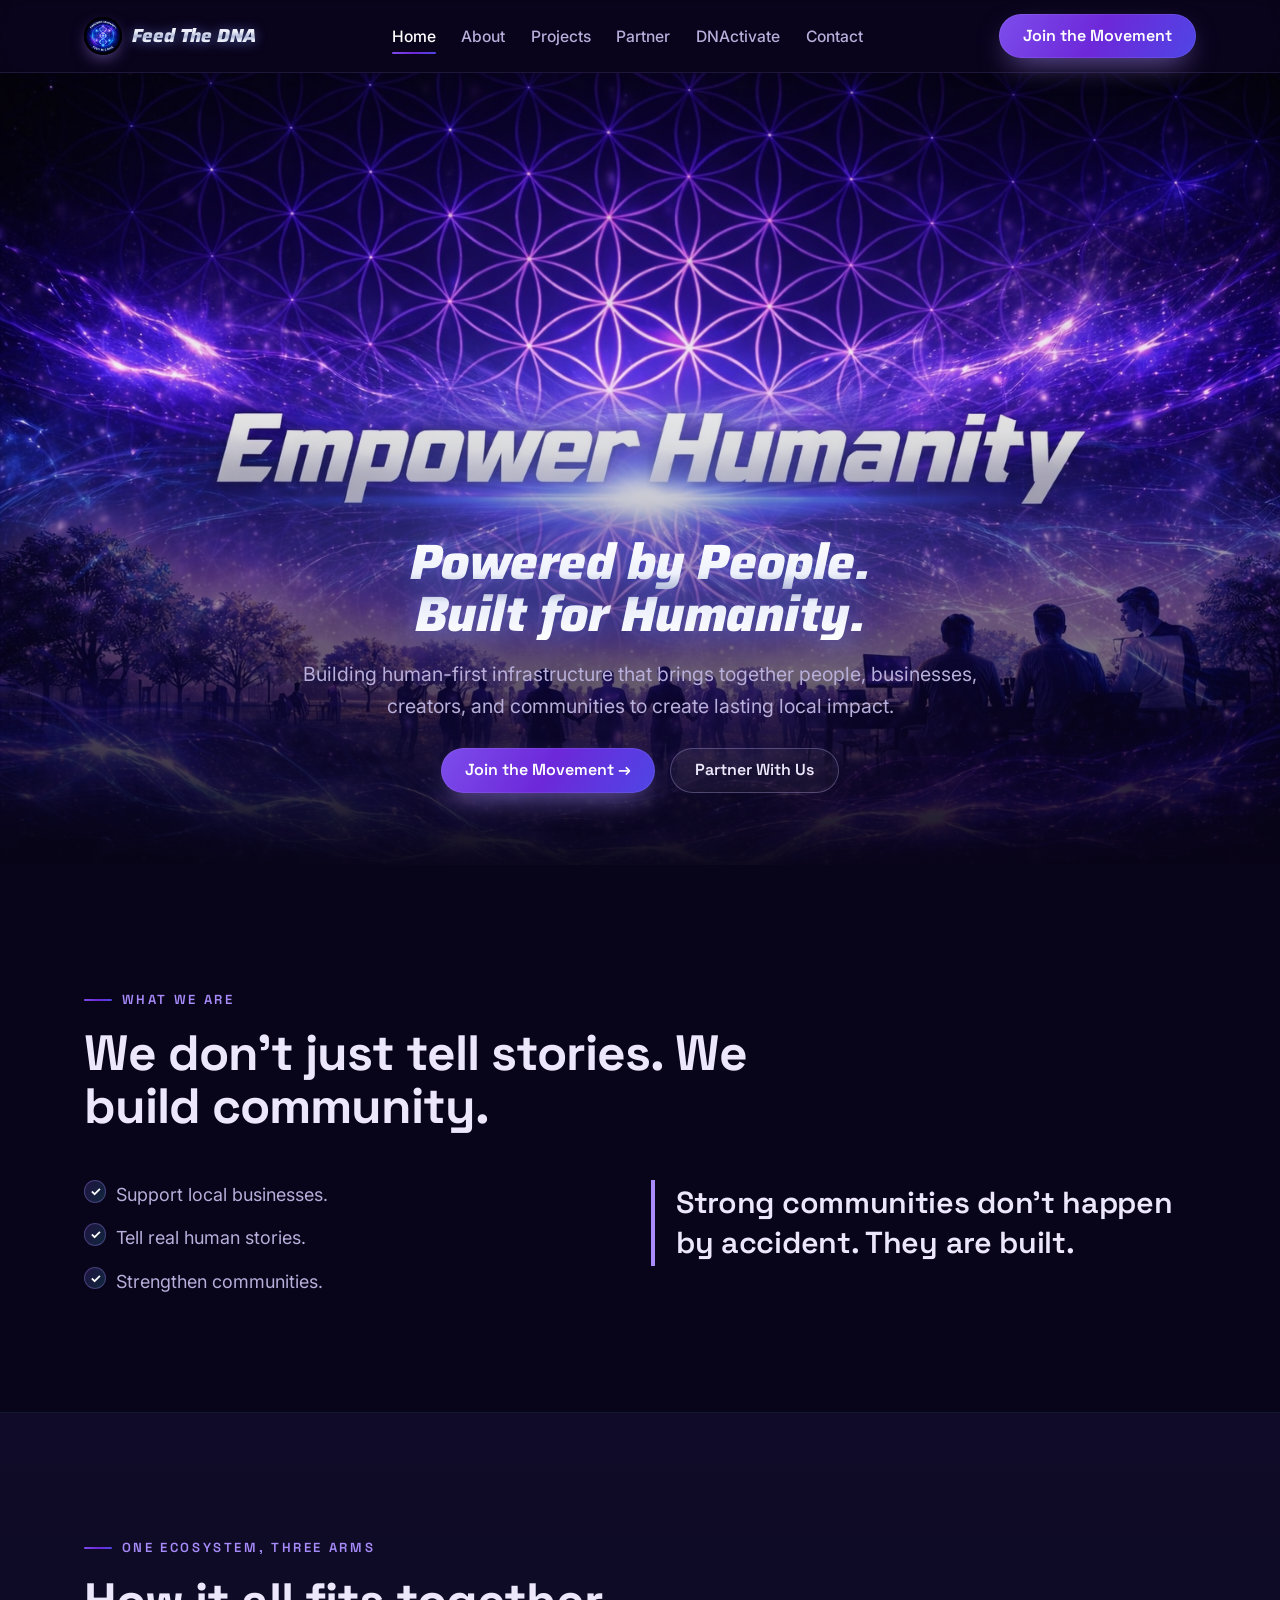
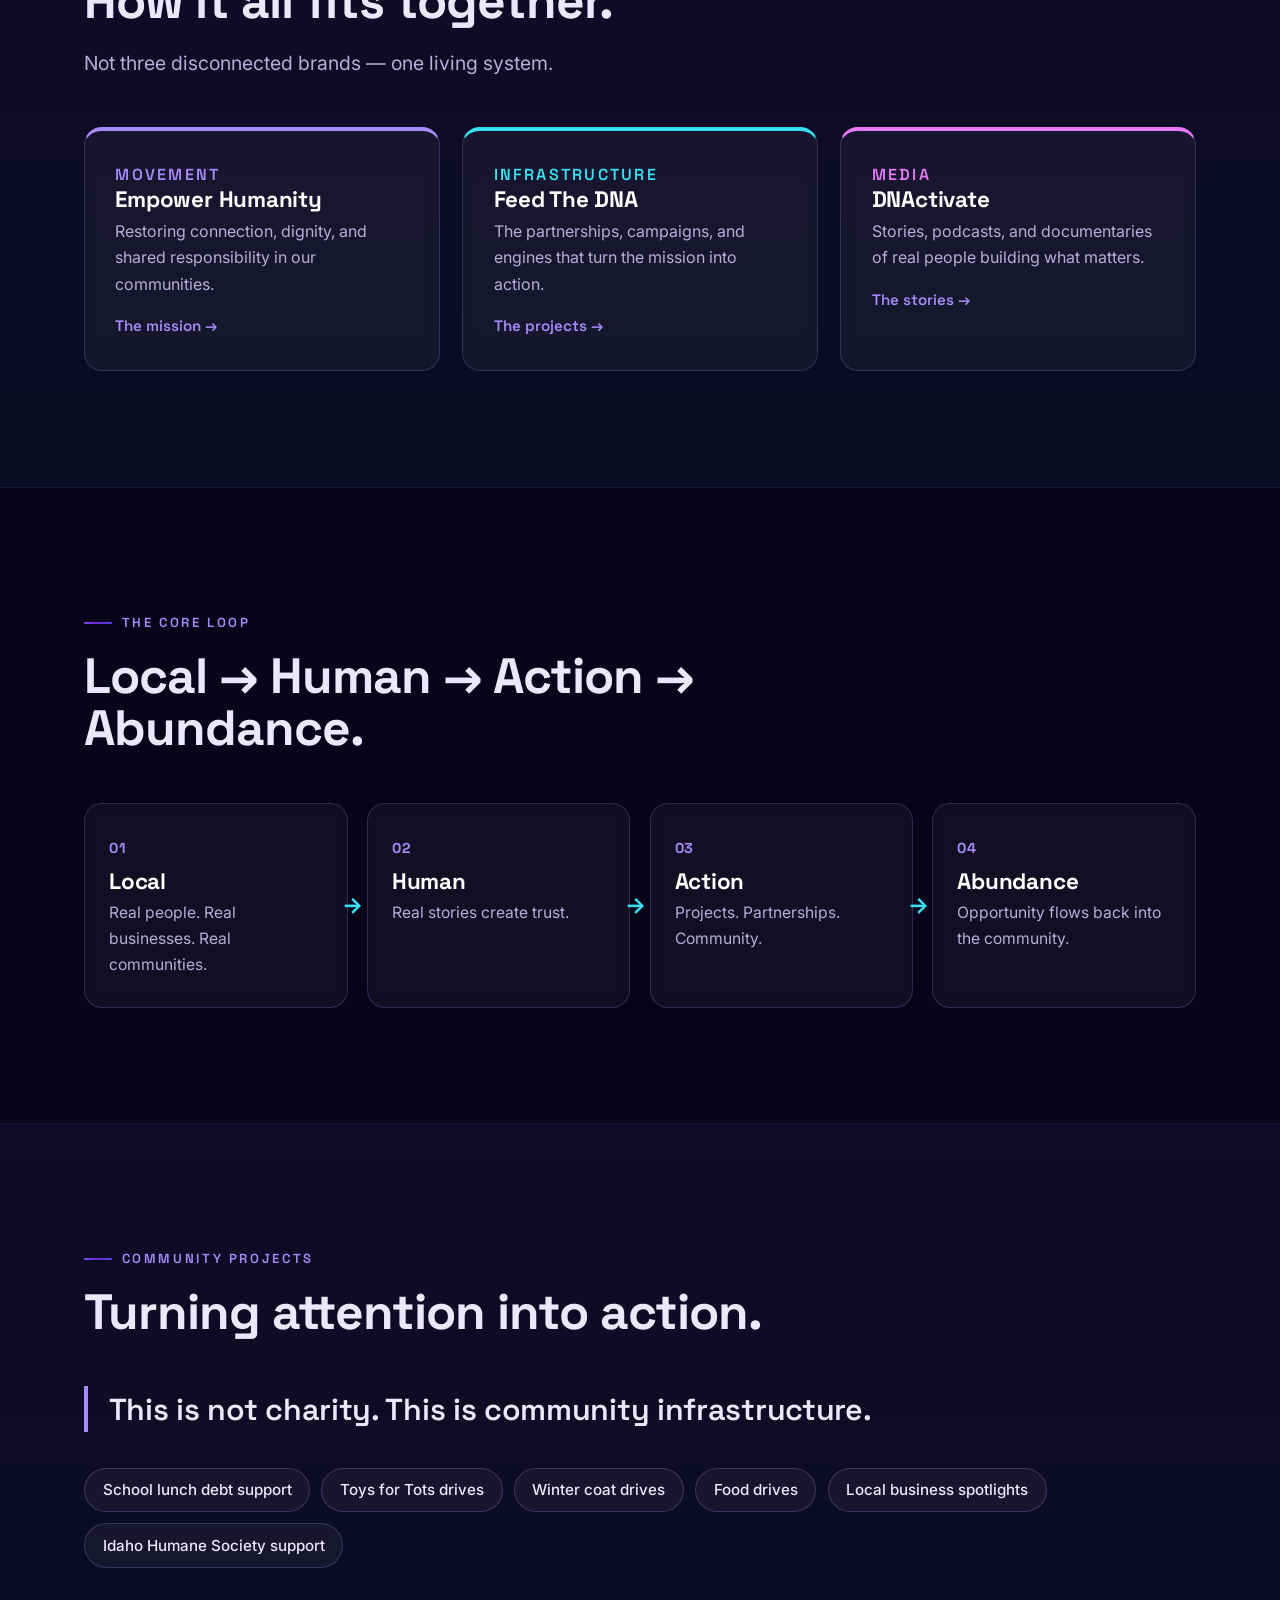
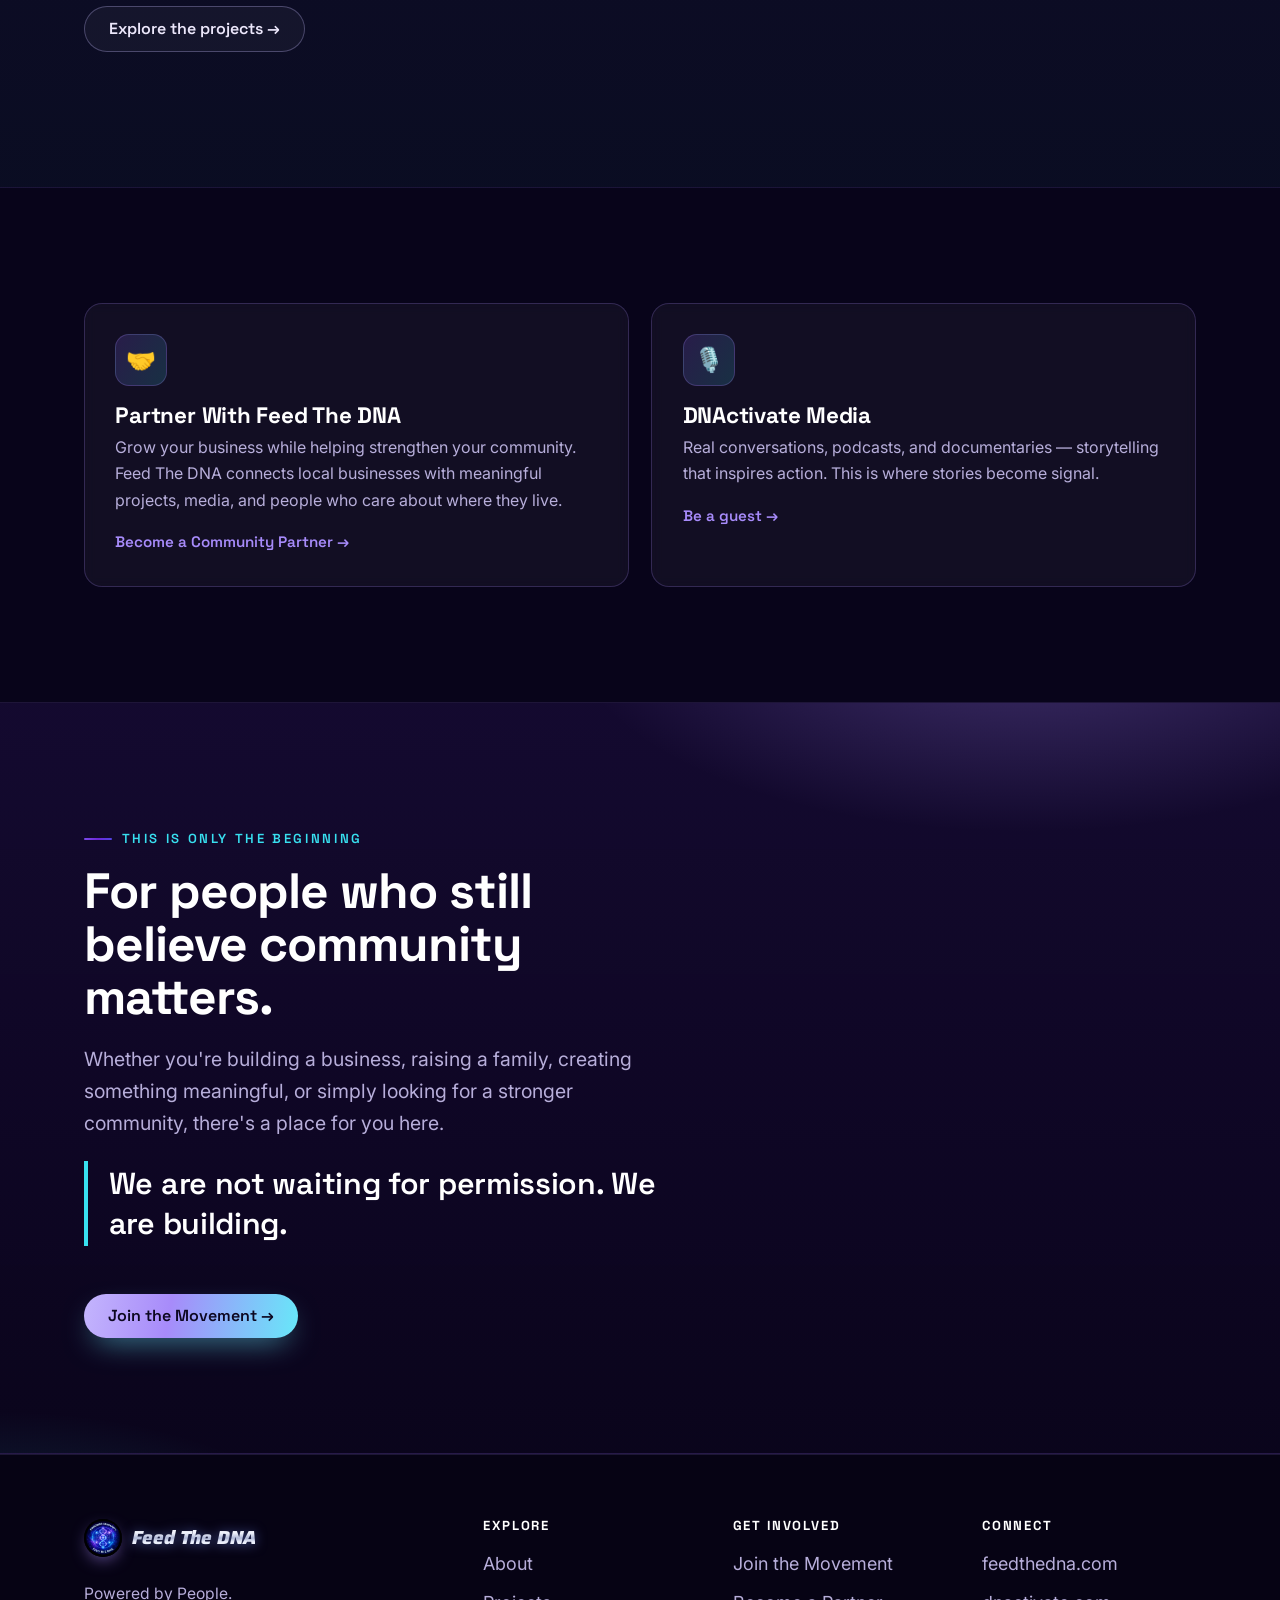
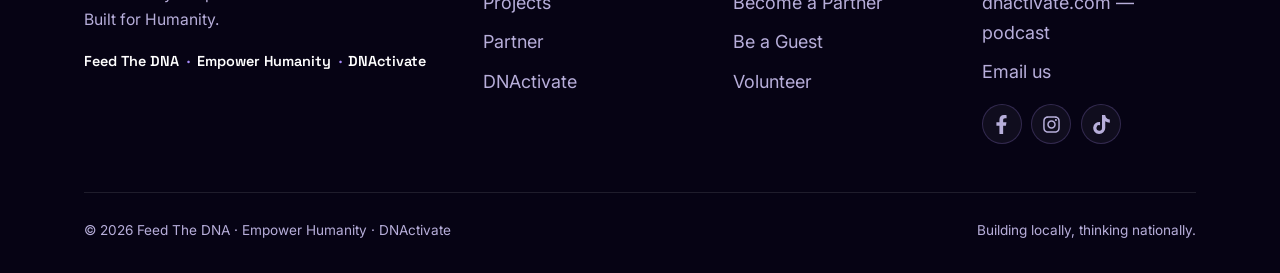
==== commit b00f58ea: "Update index.html Google Tag" ====
--- a/index.html
+++ b/index.html
@@ -1,13 +1,20 @@
 <!DOCTYPE html>
 <html lang="en">
 <head>
+  <!-- Google Tag Manager -->
+<script>(function(w,d,s,l,i){w[l]=w[l]||[];w[l].push({'gtm.start':
+new Date().getTime(),event:'gtm.js'});var f=d.getElementsByTagName(s)[0],
+j=d.createElement(s),dl=l!='dataLayer'?'&l='+l:'';j.async=true;j.src=
+'https://www.googletagmanager.com/gtm.js?id='+i+dl;f.parentNode.insertBefore(j,f);
+})(window,document,'script','dataLayer','GTM-WXW7DSD6');</script>
+<!-- End Google Tag Manager -->
   <meta charset="UTF-8" />
   <meta name="viewport" content="width=device-width, initial-scale=1.0" />
-  <title>Feed The DNA · Human-First Community Infrastructure | Empower Humanity · DNActivate</title>
-  <meta name="description" content="Feed The DNA is a human-first community infrastructure platform out of Idaho — connecting local businesses, creators, families, schools, and organizations through media, partnerships, and real-world community projects. Powered by the Empower Humanity movement and DNActivate media." />
+  <title>Feed The DNA | Powered by People. Built for Humanity.</title>
+  <meta name="description" content="Building human-first infrastructure that brings together people, businesses, creators, and communities to create lasting local impact — out of Idaho, through the Empower Humanity movement and DNActivate media." />
   <meta name="keywords" content="Feed The DNA, Empower Humanity, DNActivate, Idaho community builder, local business support, community infrastructure, human-first media, local podcast Idaho, Boise community projects, small business storytelling, community coalition, grassroots movement, community abundance" />
-  <meta property="og:title" content="Feed The DNA — Feed the DNA of a Better Future" />
-  <meta property="og:description" content="Human-first infrastructure for collective abundance. A movement for people, businesses, creators, and communities." />
+  <meta property="og:title" content="Feed The DNA | Powered by People. Built for Humanity." />
+  <meta property="og:description" content="Building human-first infrastructure that brings together people, businesses, creators, and communities to create lasting local impact." />
   <meta property="og:type" content="website" />
   <link rel="preconnect" href="https://fonts.googleapis.com" />
   <link rel="preconnect" href="https://fonts.gstatic.com" crossorigin />
@@ -16,7 +23,10 @@
   <link rel="stylesheet" href="css/styles.css" />
 </head>
 <body>
-
+<!-- Google Tag Manager (noscript) -->
+<noscript><iframe src="https://www.googletagmanager.com/ns.html?id=GTM-WXW7DSD6"
+height="0" width="0" style="display:none;visibility:hidden"></iframe></noscript>
+<!-- End Google Tag Manager (noscript) -->
   <!-- ===== Navigation ===== -->
   <header class="nav">
     <div class="container nav__inner">
@@ -43,13 +53,12 @@
     <!-- ===== Hero (full-screen banner) ===== -->
     <section class="hero hero--photo hero--empower">
       <div class="container">
-        <h1 class="visually-hidden">Empower Humanity — Feed the DNA of a Better Future</h1>
-        <p class="wordmark" style="font-size:clamp(1.35rem,6vw,3.1rem); line-height:1.05; margin:0 0 1.1rem;">Feed the DNA of a Better Future</p>
-        <p class="lead">We connect local businesses, creators, families, schools, and community leaders into a living network of support, storytelling, and real-world impact. Human-first infrastructure for collective abundance.</p>
+        <h1 class="visually-hidden">Feed The DNA — Powered by People. Built for Humanity.</h1>
+        <p class="wordmark" style="font-size:clamp(1.35rem,6vw,3.1rem); line-height:1.05; margin:0 0 1.1rem;">Powered by People.<br />Built for Humanity.</p>
+        <p class="lead">Building human-first infrastructure that brings together people, businesses, creators, and communities to create lasting local impact.</p>
         <div class="hero__actions">
           <a class="btn btn--primary" href="contact.html">Join the Movement &rarr;</a>
           <a class="btn btn--ghost" href="partner.html">Partner With Us</a>
-          <a class="btn btn--ghost" href="dnactivate.html">Explore DNActivate</a>
         </div>
       </div>
     </section>
@@ -59,20 +68,18 @@
       <div class="container">
         <div class="section-head reveal">
           <p class="eyebrow">What we are</p>
-          <h2>We don't just make content. We build systems.</h2>
-          <p class="lead">Feed The DNA is a community infrastructure platform built to connect people, businesses, creators, and local organizations into a stronger, more human-centered future.</p>
+          <h2>We don't just tell stories. We build community.</h2>
         </div>
         <div class="grid grid--2">
           <div class="reveal">
             <ul class="feature-list">
-              <li>Systems that support local business.</li>
-              <li>Systems that tell real human stories.</li>
-              <li>Systems that help families, schools, and communities.</li>
-              <li>Systems that turn attention into action &mdash; and action into abundance.</li>
+              <li>Support local businesses.</li>
+              <li>Tell real human stories.</li>
+              <li>Strengthen communities.</li>
             </ul>
           </div>
           <div class="reveal">
-            <p class="callout">This is where media, community, and economic flow come together.</p>
+            <p class="callout">Strong communities don't happen by accident. They are built.</p>
           </div>
         </div>
       </div>
@@ -84,25 +91,25 @@
         <div class="section-head reveal">
           <p class="eyebrow">One ecosystem, three arms</p>
           <h2>How it all fits together.</h2>
-          <p class="lead">Not three disconnected brands &mdash; one living system for human restoration.</p>
+          <p class="lead">Not three disconnected brands &mdash; one living system.</p>
         </div>
         <div class="grid grid--3">
           <article class="card eco eco--movement reveal">
-            <p class="eco__tag">The movement</p>
+            <p class="eco__tag">Movement</p>
             <h3>Empower Humanity</h3>
-            <p>The heart of the mission &mdash; restoring connection, dignity, service, and shared responsibility in our communities.</p>
+            <p>Restoring connection, dignity, and shared responsibility in our communities.</p>
             <a class="card__link" href="about.html">The mission &rarr;</a>
           </article>
           <article class="card eco eco--infra reveal">
-            <p class="eco__tag">The infrastructure</p>
+            <p class="eco__tag">Infrastructure</p>
             <h3>Feed The DNA</h3>
-            <p>The systems, partnerships, campaigns, and community engines that turn the mission into real-world action.</p>
+            <p>The partnerships, campaigns, and engines that turn the mission into action.</p>
             <a class="card__link" href="projects.html">The projects &rarr;</a>
           </article>
           <article class="card eco eco--media reveal">
-            <p class="eco__tag">The media arm</p>
+            <p class="eco__tag">Media</p>
             <h3>DNActivate</h3>
-            <p>Stories, interviews, podcasts, and documentaries capturing real humans building something that matters.</p>
+            <p>Stories, podcasts, and documentaries of real people building what matters.</p>
             <a class="card__link" href="dnactivate.html">The stories &rarr;</a>
           </article>
         </div>
@@ -117,10 +124,10 @@
           <h2>Local → Human → Action → Abundance.</h2>
         </div>
         <div class="loop">
-          <div class="loop__step reveal"><h3>Local</h3><p>We start with real people, real businesses, real families, and real communities.</p></div>
-          <div class="loop__step reveal"><h3>Human</h3><p>We tell stories that restore trust, connection, dignity, and visibility.</p></div>
-          <div class="loop__step reveal"><h3>Action</h3><p>We create projects, drives, partnerships, events, interviews, and campaigns.</p></div>
-          <div class="loop__step reveal"><h3>Abundance</h3><p>We help money, attention, resources, and opportunity flow back into the community.</p></div>
+          <div class="loop__step reveal"><h3>Local</h3><p>Real people. Real businesses. Real communities.</p></div>
+          <div class="loop__step reveal"><h3>Human</h3><p>Real stories create trust.</p></div>
+          <div class="loop__step reveal"><h3>Action</h3><p>Projects. Partnerships. Community.</p></div>
+          <div class="loop__step reveal"><h3>Abundance</h3><p>Opportunity flows back into the community.</p></div>
         </div>
       </div>
     </section>
@@ -131,22 +138,17 @@
         <div class="section-head reveal">
           <p class="eyebrow">Community projects</p>
           <h2>Turning attention into action.</h2>
-          <p class="lead">Real support for real needs &mdash; and a meaningful way for businesses and individuals to participate.</p>
-        </div>
+        </div>
+        <p class="callout reveal" style="margin:0 0 2.2rem;">This is not charity. This is community infrastructure.</p>
         <ul class="pills reveal">
           <li>School lunch debt support</li>
           <li>Toys for Tots drives</li>
           <li>Winter coat drives</li>
           <li>Food drives</li>
-          <li>Youth programs</li>
           <li>Local business spotlights</li>
-          <li>Community service days</li>
-          <li>Family &amp; school fundraisers</li>
-          <li>Creative grants</li>
           <li>Idaho Humane Society support</li>
         </ul>
-        <p class="callout reveal" style="margin-top:2.4rem;">This is not charity. This is community infrastructure.</p>
-        <p class="reveal" style="margin-top:2rem;"><a class="btn btn--ghost" href="projects.html">Explore the projects &rarr;</a></p>
+        <p class="reveal" style="margin-top:2.4rem;"><a class="btn btn--ghost" href="projects.html">Explore the projects &rarr;</a></p>
       </div>
     </section>
 
@@ -157,13 +159,13 @@
           <article class="card reveal">
             <div class="card__icon">🤝</div>
             <h3>Partner With Feed The DNA</h3>
-            <p>Local businesses are the backbone of healthy communities. Gain visibility, build trust, tell your story, and become part of something bigger than advertising.</p>
+            <p>Grow your business while helping strengthen your community. Feed The DNA connects local businesses with meaningful projects, media, and people who care about where they live.</p>
             <a class="card__link" href="partner.html">Become a Community Partner &rarr;</a>
           </article>
           <article class="card reveal">
             <div class="card__icon">🎙️</div>
             <h3>DNActivate Media</h3>
-            <p>The storytelling arm. Podcasts, interviews, and mini-documentaries of real people building meaningful things. DNActivate is where stories become signal.</p>
+            <p>Real conversations, podcasts, and documentaries &mdash; storytelling that inspires action. This is where stories become signal.</p>
             <a class="card__link" href="dnactivate.html">Be a guest &rarr;</a>
           </article>
         </div>
@@ -176,12 +178,11 @@
         <div class="section-head reveal" style="max-width:54ch;">
           <p class="eyebrow">This is only the beginning</p>
           <h2>For people who still believe community matters.</h2>
-          <p class="lead">For business owners. For creators. For families. For schools. For musicians. For builders. For people who are tired of watching broken systems &mdash; and ready to help create something better.</p>
+          <p class="lead">Whether you're building a business, raising a family, creating something meaningful, or simply looking for a stronger community, there's a place for you here.</p>
           <p class="callout" style="border-color:var(--gold-bright); color:#fff;">We are not waiting for permission. We are building.</p>
         </div>
         <div class="cta-row reveal" style="margin-top:.5rem;">
           <a class="btn btn--gold" href="contact.html">Join the Movement &rarr;</a>
-          <a class="btn btn--light" href="partner.html">Partner With Us</a>
         </div>
       </div>
     </section>
@@ -193,7 +194,7 @@
       <div class="footer__grid">
         <div>
           <a class="brand" href="index.html"><span class="brand__mark" aria-hidden="true"><img src="assets/images/feedthedna-badge.png" alt="" /></span><span>Feed&nbsp;The&nbsp;DNA</span></a>
-          <p class="footer__tagline">Human-first infrastructure for collective abundance.</p>
+          <p class="footer__tagline">Powered by People.<br />Built for Humanity.</p>
           <div class="footer__brands"><span>Feed The DNA</span><span>Empower Humanity</span><span>DNActivate</span></div>
         </div>
         <div>
@@ -230,7 +231,7 @@
       </div>
       <div class="footer__bottom">
         <span>© <span data-year>2026</span> Feed The DNA · Empower Humanity · DNActivate</span>
-        <span>Powered by people. Built for humanity.</span>
+        <span>Building locally, thinking nationally.</span>
       </div>
     </div>
   </footer>
--- a/css/styles.css
+++ b/css/styles.css
@@ -294,8 +294,18 @@
     radial-gradient(680px 460px at 24% 26%, rgba(53,187,255,.5), transparent 62%),
     radial-gradient(620px 460px at 80% 74%, rgba(255,138,42,.42), transparent 64%);
 }
-/* On very narrow/portrait screens, letterbox the full banner instead of hard-cropping the sides */
-@media (max-aspect-ratio: 3/4) { .hero--photo { background-size: contain; background-color: var(--bg-0); } }
+/* Narrow / portrait: stack the banner ABOVE the copy instead of overlaying it.
+   The banners carry baked-in wordmarks, so text laid over the letterboxed image collides. */
+@media (max-aspect-ratio: 3/4) {
+  .hero--photo {
+    display: block;
+    min-height: 0;
+    padding: calc(66.7vw + 1.25rem) 0 clamp(40px, 9vw, 72px); /* clear the banner; 66.7vw ≈ its height at 3:2 */
+    background-size: 100% auto;        /* full-width banner at its natural height */
+    background-position: top center;
+    background-color: var(--bg-0);
+  }
+}
 .hero--photo .container { position: relative; z-index: 2; text-align: center; }
 .hero--photo .lead { margin-inline: auto; }
 .hero--photo .hero__actions { justify-content: center; margin-top: 1.6rem; }
@@ -393,6 +403,17 @@
 /* Placeholder marker */
 .placeholder-note { display: inline-flex; align-items: center; gap: .5rem; font-family: var(--font-display); font-weight: 600; font-size: .72rem; letter-spacing: .1em; text-transform: uppercase; color: var(--accent-2); background: color-mix(in srgb, var(--accent-2) 12%, transparent); border: 1px solid color-mix(in srgb, var(--accent-2) 26%, transparent); border-radius: 999px; padding: .3rem .8rem; }
 
+/* ---- Future initiatives — compact "planned" cards, ready to activate ---- */
+.future-grid { display: grid; grid-template-columns: repeat(auto-fill, minmax(232px, 1fr)); gap: 1rem; }
+.card--future { display: flex; align-items: center; justify-content: space-between; gap: 1rem; padding: 1.15rem 1.35rem; }
+.card--future h3 { margin: 0; font-size: 1.02rem; }
+.status-badge { font-family: var(--font-display); font-weight: 600; font-size: .64rem; letter-spacing: .12em; text-transform: uppercase; color: var(--ink-faint); border: 1px solid var(--panel-brd); border-radius: 999px; padding: .3rem .65rem; white-space: nowrap; flex: none; }
+
+/* ---- Community impact in action — campaign cards (structure ready) ------ */
+.campaign { padding: 0; overflow: hidden; }
+.campaign__media { aspect-ratio: 16 / 9; display: grid; place-items: center; background: var(--grad-soft); border-bottom: 1px solid var(--panel-brd); }
+.campaign__body { padding: 1.55rem 1.7rem 1.75rem; }
+
 /* ---- Dark band --------------------------------------------------------- */
 .band { background: linear-gradient(180deg, rgba(22,10,51,.85), rgba(10,5,28,.92)); color: var(--ink); position: relative; overflow: hidden; border-block: 1px solid rgba(168,140,255,.12); }
 .band::before { content: ""; position: absolute; inset: 0; background: radial-gradient(760px 340px at 80% -10%, rgba(167,139,250,.3), transparent 60%), radial-gradient(620px 320px at 0% 120%, rgba(56,224,240,.22), transparent 60%); }
@@ -420,6 +441,11 @@
 .form select option { color: #16102b; }
 .form input:focus, .form textarea:focus, .form select:focus { outline: none; border-color: var(--accent); box-shadow: 0 0 0 3px rgba(167,139,250,.2); }
 .form textarea { min-height: 150px; resize: vertical; }
+.form button[disabled] { opacity: .6; cursor: progress; }
+.form__status { margin: 0; font-weight: 500; min-height: 1.2em; color: var(--ink-soft); }
+.form__status:empty { display: none; }
+.form__status.is-ok { color: #5BE6A8; }
+.form__status.is-err { color: #FF8E8E; }
 
 /* ---- Contact details --------------------------------------------------- */
 .contact-list { list-style: none; margin: 0; padding: 0; display: grid; gap: 1.3rem; }
@@ -471,7 +497,6 @@
   .form .row { grid-template-columns: 1fr; }
   .footer__grid { grid-template-columns: 1fr 1fr; }
   .hero__stats { gap: 1.5rem; }
-  .hero--photo { min-height: 78vh; }
 }
 @media (max-width: 460px) { .footer__grid { grid-template-columns: 1fr; } }
 
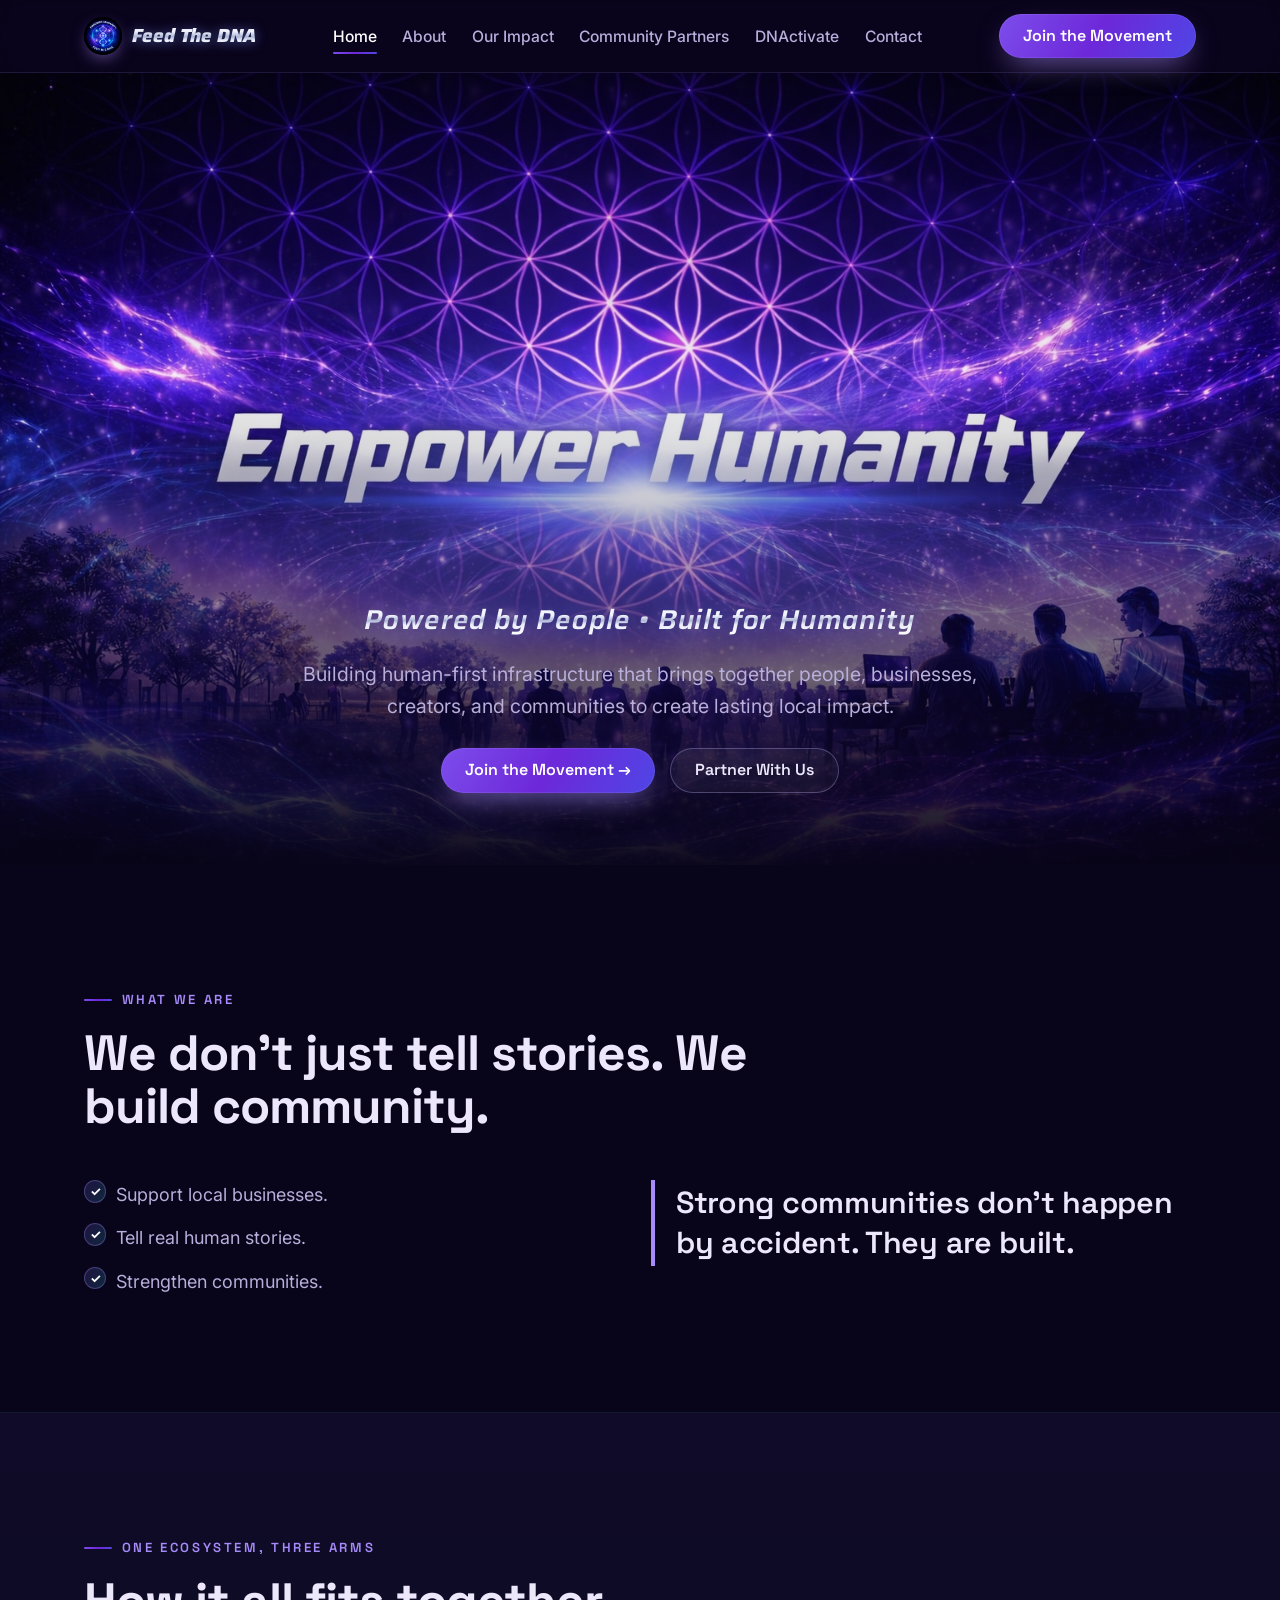
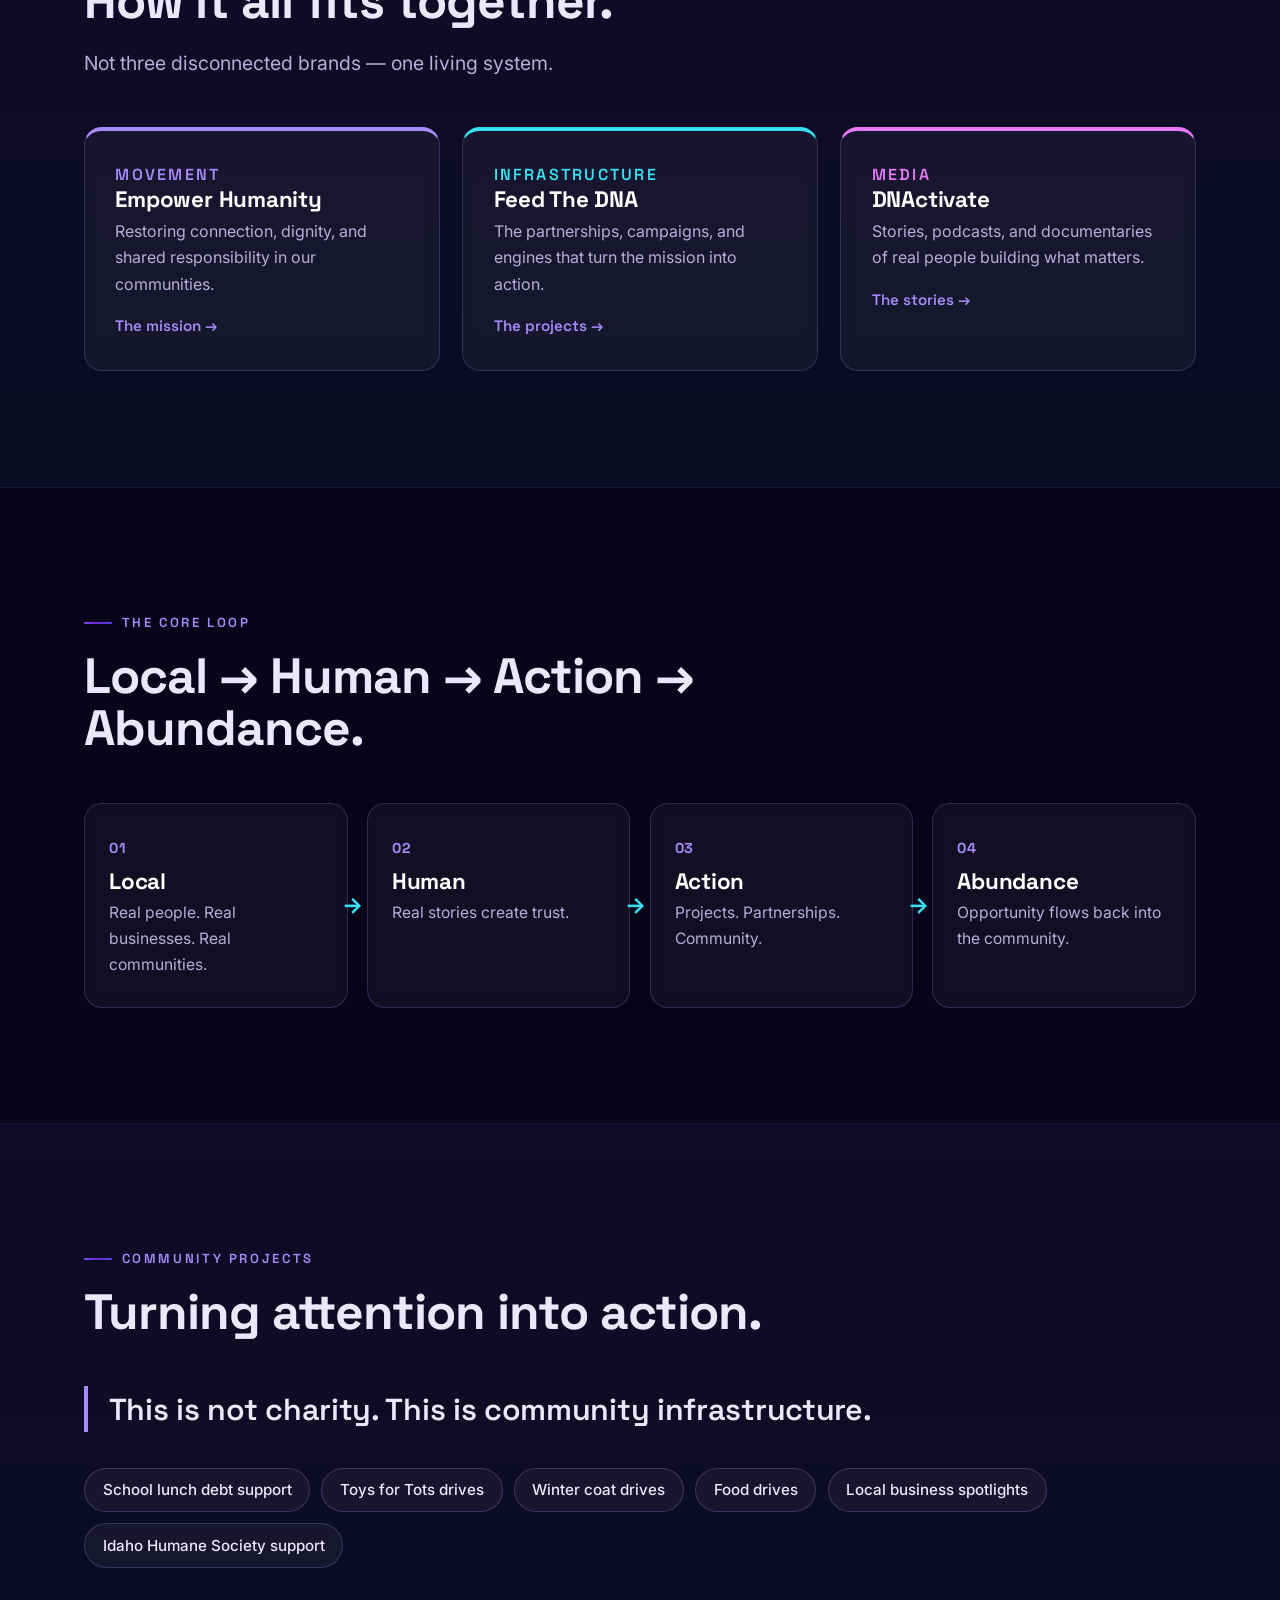
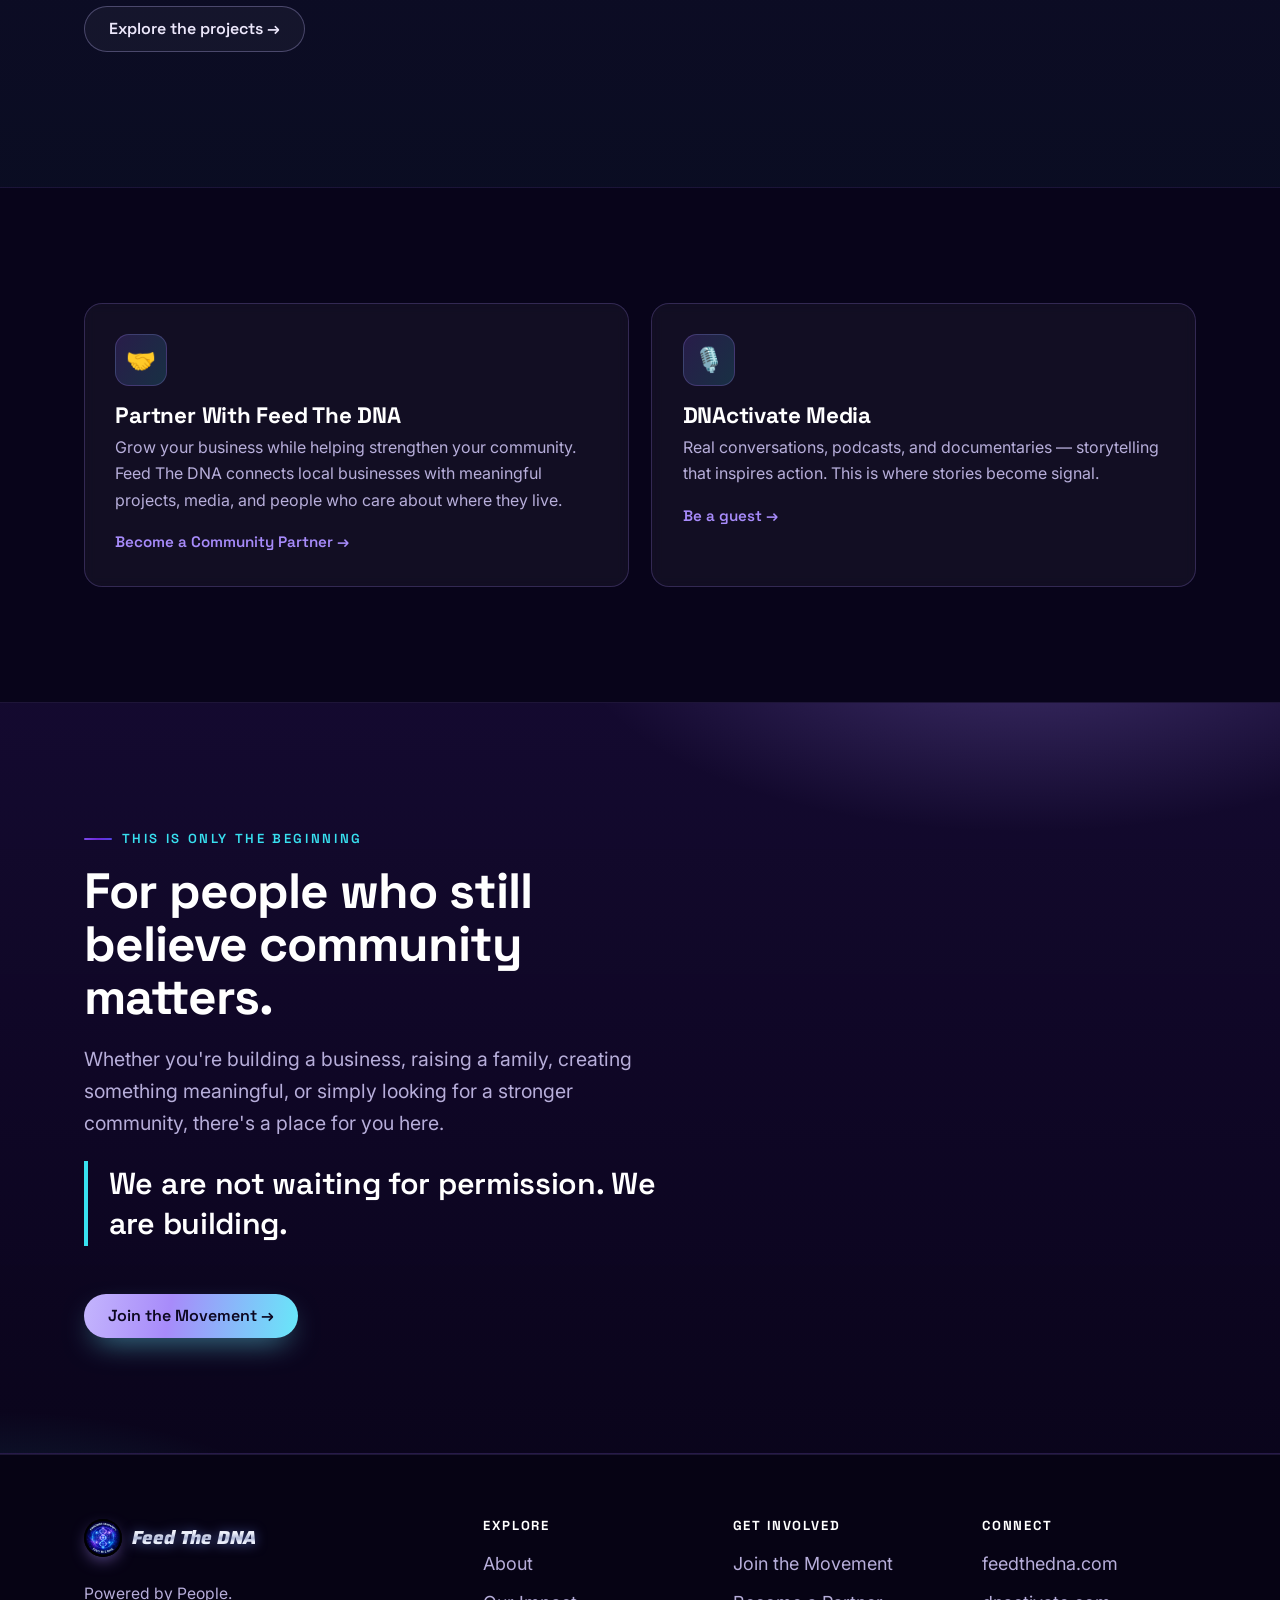
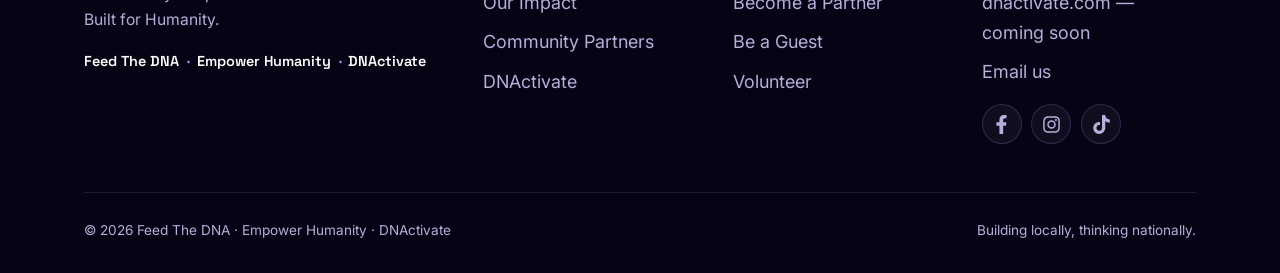
==== commit 7f0c80f4: "Footer sync + dnactivate.com "coming soon" - Footer "Explore" relabeled to match the nav site-wide: " ====
--- a/index.html
+++ b/index.html
@@ -1,15 +1,15 @@
 <!DOCTYPE html>
 <html lang="en">
 <head>
-  <!-- Google Tag Manager -->
-<script>(function(w,d,s,l,i){w[l]=w[l]||[];w[l].push({'gtm.start':
-new Date().getTime(),event:'gtm.js'});var f=d.getElementsByTagName(s)[0],
-j=d.createElement(s),dl=l!='dataLayer'?'&l='+l:'';j.async=true;j.src=
-'https://www.googletagmanager.com/gtm.js?id='+i+dl;f.parentNode.insertBefore(j,f);
-})(window,document,'script','dataLayer','GTM-WXW7DSD6');</script>
-<!-- End Google Tag Manager -->
   <meta charset="UTF-8" />
   <meta name="viewport" content="width=device-width, initial-scale=1.0" />
+  <!-- Google Tag Manager -->
+  <script>(function(w,d,s,l,i){w[l]=w[l]||[];w[l].push({'gtm.start':
+  new Date().getTime(),event:'gtm.js'});var f=d.getElementsByTagName(s)[0],
+  j=d.createElement(s),dl=l!='dataLayer'?'&l='+l:'';j.async=true;j.src=
+  'https://www.googletagmanager.com/gtm.js?id='+i+dl;f.parentNode.insertBefore(j,f);
+  })(window,document,'script','dataLayer','GTM-PCZTRQVF');</script>
+  <!-- End Google Tag Manager -->
   <title>Feed The DNA | Powered by People. Built for Humanity.</title>
   <meta name="description" content="Building human-first infrastructure that brings together people, businesses, creators, and communities to create lasting local impact — out of Idaho, through the Empower Humanity movement and DNActivate media." />
   <meta name="keywords" content="Feed The DNA, Empower Humanity, DNActivate, Idaho community builder, local business support, community infrastructure, human-first media, local podcast Idaho, Boise community projects, small business storytelling, community coalition, grassroots movement, community abundance" />
@@ -23,10 +23,10 @@
   <link rel="stylesheet" href="css/styles.css" />
 </head>
 <body>
-<!-- Google Tag Manager (noscript) -->
-<noscript><iframe src="https://www.googletagmanager.com/ns.html?id=GTM-WXW7DSD6"
-height="0" width="0" style="display:none;visibility:hidden"></iframe></noscript>
-<!-- End Google Tag Manager (noscript) -->
+  <!-- Google Tag Manager (noscript) -->
+  <noscript><iframe src="https://www.googletagmanager.com/ns.html?id=GTM-PCZTRQVF"
+  height="0" width="0" style="display:none;visibility:hidden"></iframe></noscript>
+  <!-- End Google Tag Manager (noscript) -->
   <!-- ===== Navigation ===== -->
   <header class="nav">
     <div class="container nav__inner">
@@ -38,8 +38,8 @@
         <ul class="nav__links">
           <li><a href="index.html" aria-current="page">Home</a></li>
           <li><a href="about.html">About</a></li>
-          <li><a href="projects.html">Projects</a></li>
-          <li><a href="partner.html">Partner</a></li>
+          <li><a href="projects.html">Our Impact</a></li>
+          <li><a href="partner.html">Community Partners</a></li>
           <li><a href="dnactivate.html">DNActivate</a></li>
           <li><a href="contact.html">Contact</a></li>
         </ul>
@@ -54,7 +54,7 @@
     <section class="hero hero--photo hero--empower">
       <div class="container">
         <h1 class="visually-hidden">Feed The DNA — Powered by People. Built for Humanity.</h1>
-        <p class="wordmark" style="font-size:clamp(1.35rem,6vw,3.1rem); line-height:1.05; margin:0 0 1.1rem;">Powered by People.<br />Built for Humanity.</p>
+        <p class="wordmark" style="font-size:clamp(1rem,2.4vw,1.7rem); font-weight:600; line-height:1.2; letter-spacing:.03em; margin:0 0 1.35rem;">Powered by People &bull; Built for Humanity</p>
         <p class="lead">Building human-first infrastructure that brings together people, businesses, creators, and communities to create lasting local impact.</p>
         <div class="hero__actions">
           <a class="btn btn--primary" href="contact.html">Join the Movement &rarr;</a>
@@ -201,8 +201,8 @@
           <h4>Explore</h4>
           <ul>
             <li><a href="about.html">About</a></li>
-            <li><a href="projects.html">Projects</a></li>
-            <li><a href="partner.html">Partner</a></li>
+            <li><a href="projects.html">Our Impact</a></li>
+            <li><a href="partner.html">Community Partners</a></li>
             <li><a href="dnactivate.html">DNActivate</a></li>
           </ul>
         </div>
@@ -219,7 +219,7 @@
           <h4>Connect</h4>
           <ul>
             <li><a href="https://www.feedthedna.com" target="_blank" rel="noopener">feedthedna.com</a></li>
-            <li><a href="https://www.dnactivate.com" target="_blank" rel="noopener">dnactivate.com &mdash; podcast</a></li>
+            <li><a href="https://www.dnactivate.com" target="_blank" rel="noopener">dnactivate.com &mdash; coming soon</a></li>
             <li><a href="contact.html">Email us</a></li>
           </ul>
           <div class="socials">
